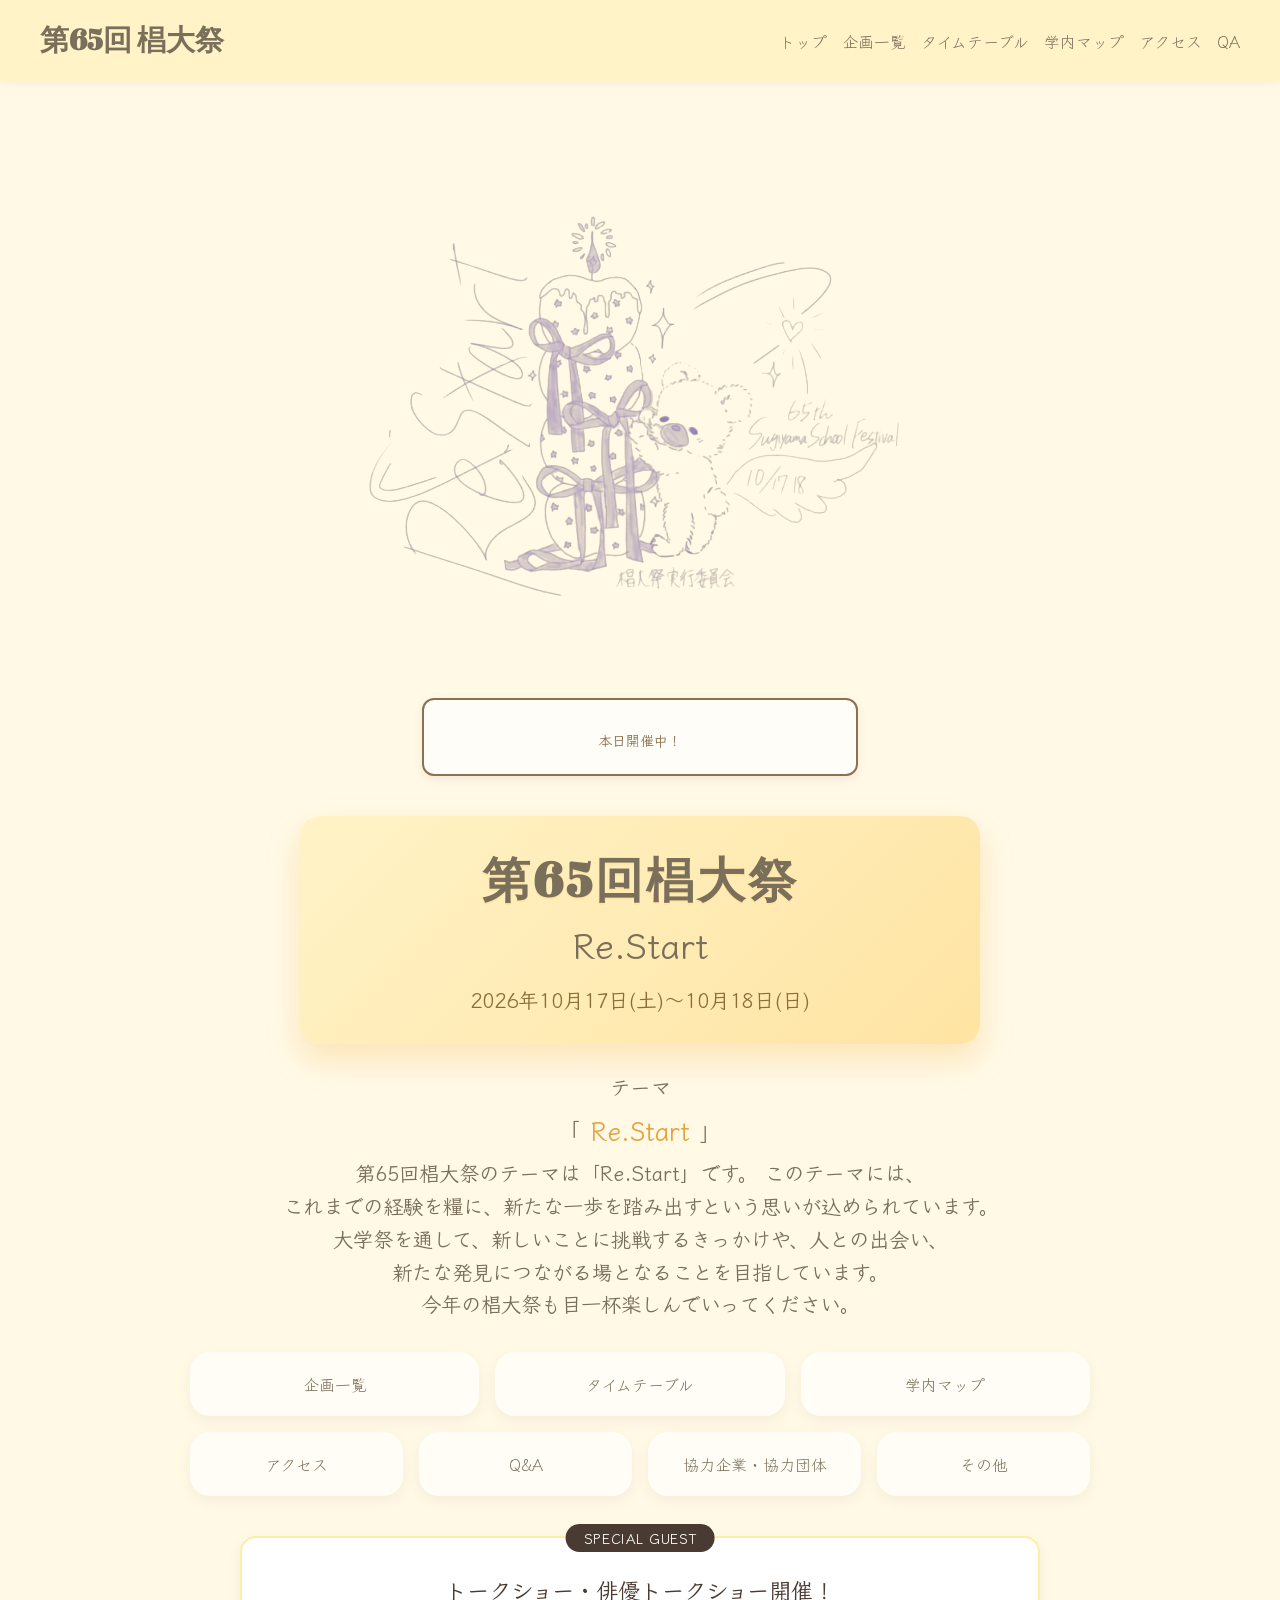
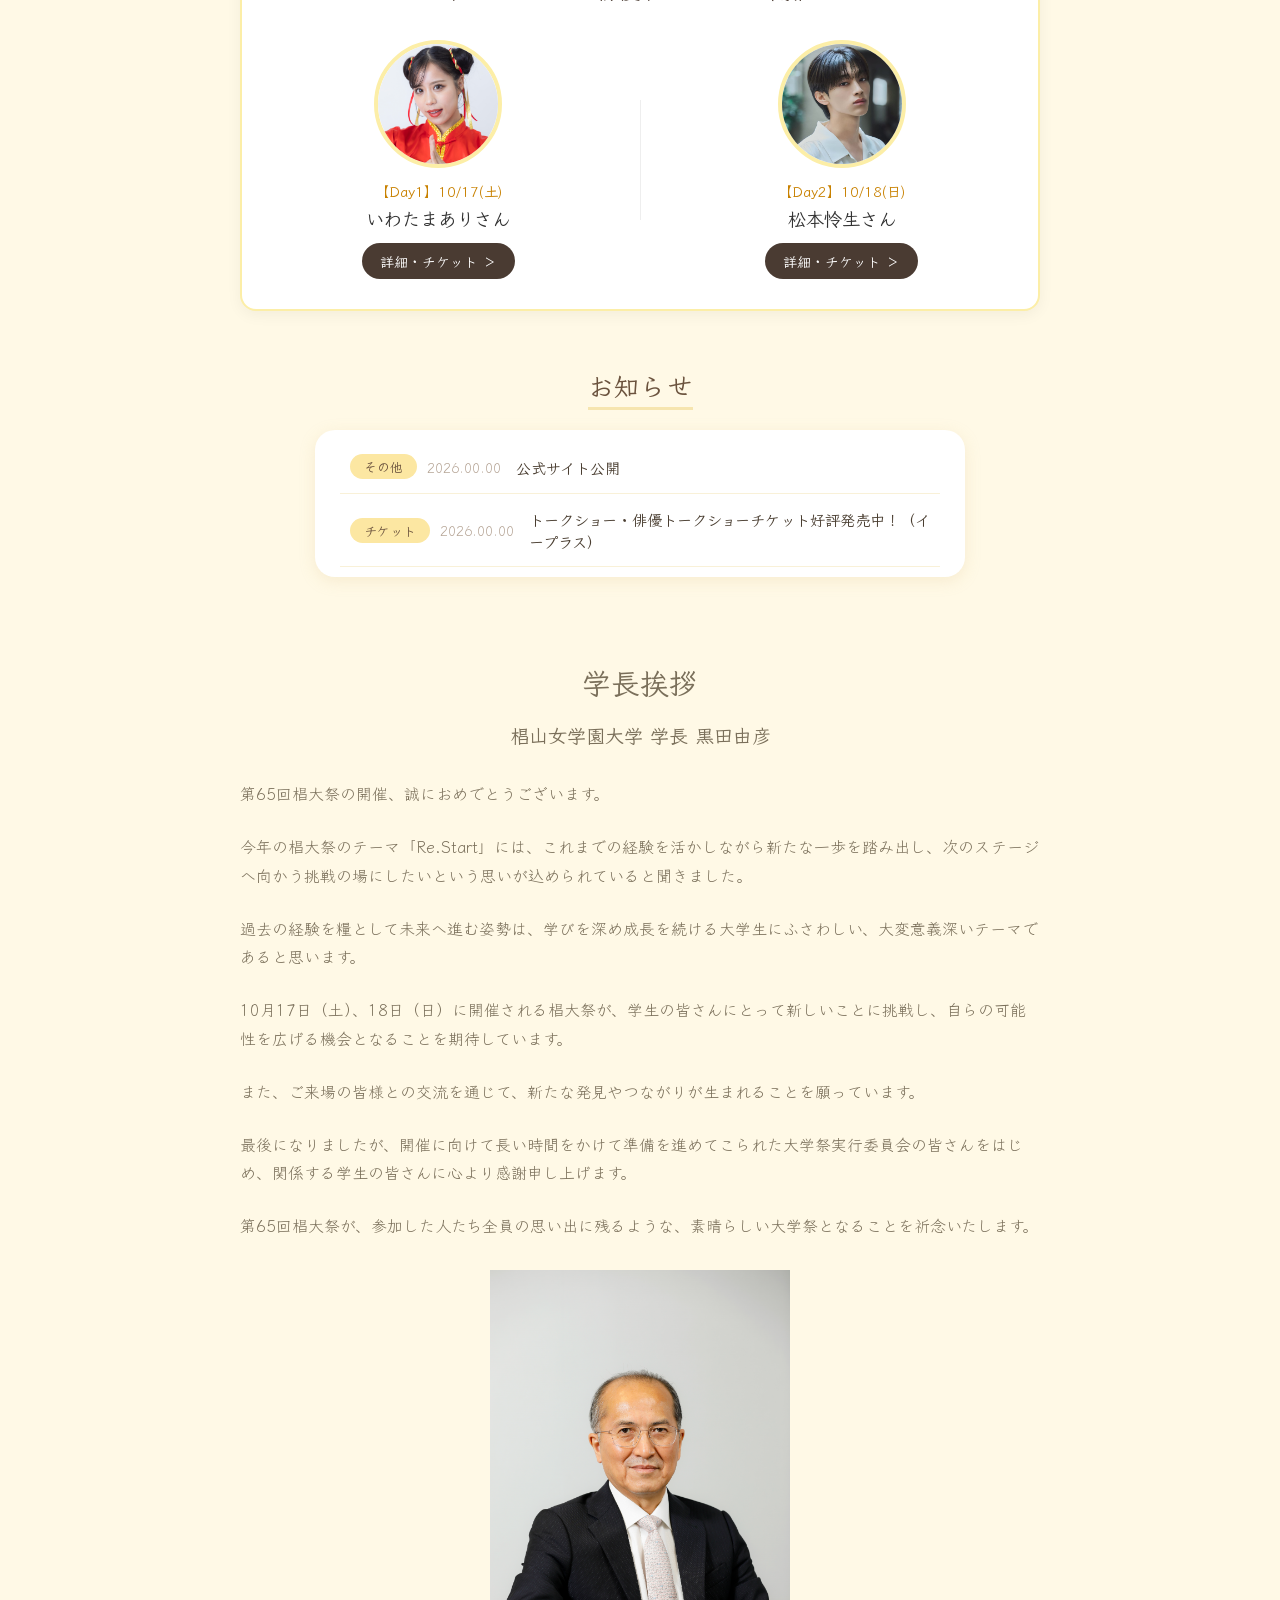
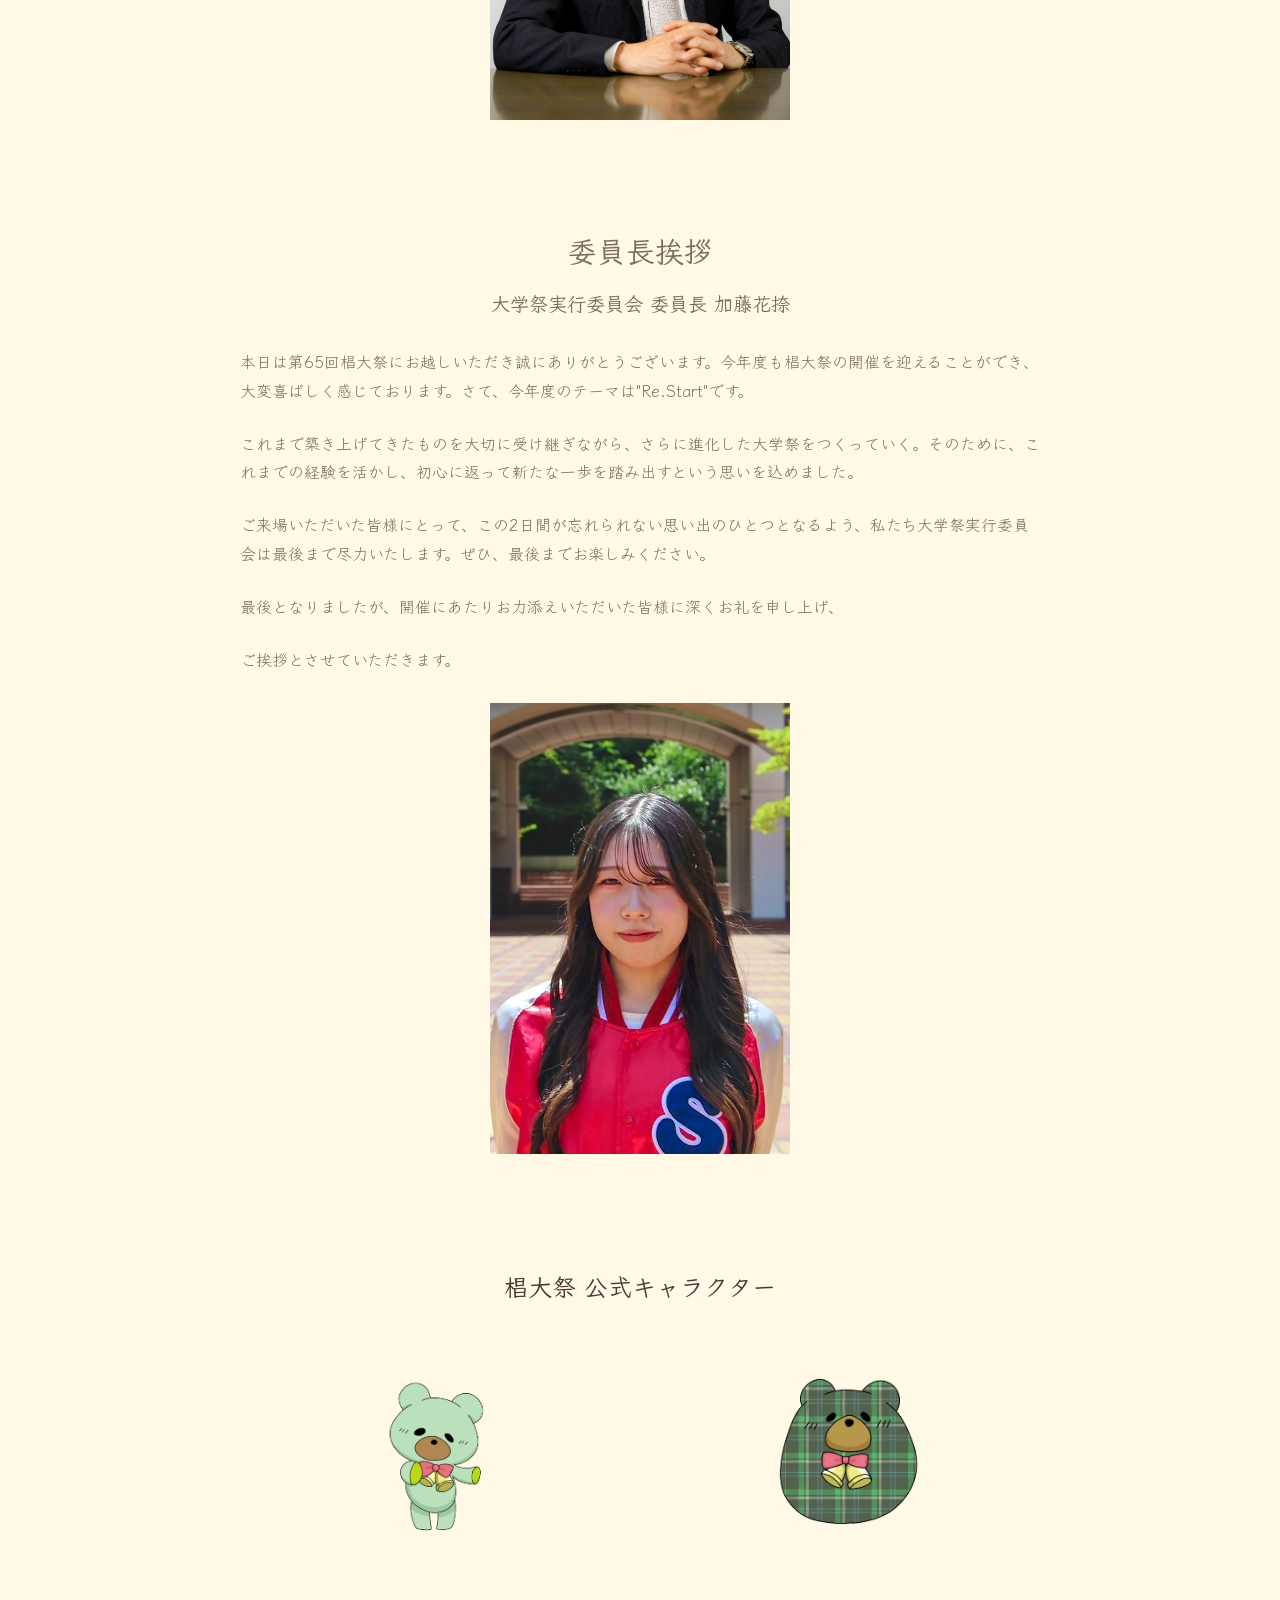
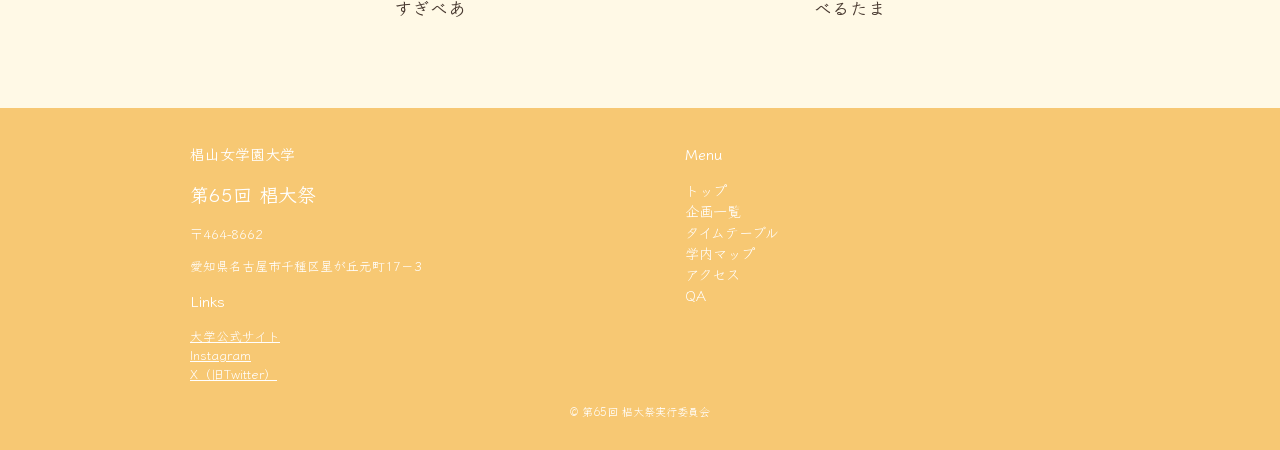
==== index.html @ 4520f3cc "web" ====
<!DOCTYPE html>
<html lang="ja">

<head>
    <meta name="google-site-verification" content="pGlSo6vmp-1vOsTcs_d84zreEefITFAhDXv45ZRfmOY" />
    <meta charset="UTF-8"> <!-- 文字コードの指定 -->
    <meta name="viewport" content="width=device-width, initial-scale=1.0"> <!-- スマホ対応 -->
    <title>第65回椙大祭</title> <!-- タブや検索結果に表示されるタイトル -->

    <link rel="stylesheet" href="style.css"> <!-- 外部CSSの読み込み -->
    <!--フォント-->
    <link rel="preconnect" href="https://fonts.googleapis.com">
    <link rel="preconnect" href="https://fonts.gstatic.com" crossorigin>
    <link href="https://fonts.googleapis.com/css2?family=Abril+Fatface&family=Klee+One&display=swap" rel="stylesheet">
</head>

<body>
    <!--ヘッダー-->    
    <header class="header">
        <h1 class="site-title">
            <a href="index.html">第65回 椙大祭</a>
        </h1>

        <!--ハンバーガー-->
        <button class="menu-btn">☰</button>

        <nav class="nav">
            <ul>
                    <li><a href="index.html">トップ</a></li>
                    <li><a href="plan.html">企画一覧</a></li>
                    <li><a href="time.html">タイムテーブル</a></li>
                    <li><a href="map.html">学内マップ</a></li>
                    <li><a href="access.html#access">アクセス</a></li>
                    <li><a href="QA.html">QA</a></li>
            </ul>
        </nav>
    </header>

    <main>
        <section class="hero">
            <img src="festival-1.png" alt="大学祭 ロゴ">
            
            <!-- カウントダウン表示エリア（初期状態は隠す） -->
            <div class="countdown-container" style="visibility: hidden;">
                <p class="countdown-title">開催まであと</p>
                <div class="countdown-timer">
                    <span id="days">00</span>日
                    <span id="hours">00</span>時間
                    <span id="minutes">00</span>分
                    <span id="seconds">00</span>秒
                </div>
            </div>

            <div class="event-info">
                    <p class="event-main">第65回椙大祭</p>
                    <p class="theme-title">
                        <span class="catchphrase">Re.Start</span>
                    </p>
                    <p class="event-sub">2026年10月17日(土)～10月18日(日)</p>
            </div>
            <p class="coming-soon">
                    <span class="small-text">テーマ</span><br>
                   「 <span>Re.Start</span> 」<br>
                    <span class="small-text">第65回椙大祭のテーマは「Re.Start」です。
                        このテーマには、<br>これまでの経験を糧に、新たな一歩を踏み出すという思いが込められています。<br>大学祭を通して、新しいことに挑戦するきっかけや、人との出会い、<br>
                        新たな発見につながる場となることを目指しています。<br>
                        今年の椙大祭も目一杯楽しんでいってください。</span><br>
            </p>
     <!-- ボタン -->
    <div class="menu-grid">
    <!-- 上段：3個 -->
    <div class="menu-row">
        <a href="plan.html" class="menu-card">企画一覧</a>
        <a href="time.html" class="menu-card">タイムテーブル</a>
        <a href="map.html" class="menu-card">学内マップ</a>
    </div>
    <!-- 下段：3個 -->
    <div class="menu-row">
        <a href="access.html" class="menu-card">アクセス</a>
        <a href="QA.html" class="menu-card">Q&A</a>
        <a href="sponsor.html" class="menu-card">協力企業・協力団体</a>
        <a href="character.html" class="menu-card">その他</a>
    </div>
</div>
<!-- ゲストトークショー（目玉企画バナー） -->
<section class="talkshow-banner-section">
    <div class="talkshow-banner-card">
        <div class="talkshow-badge">SPECIAL GUEST</div>
        <h3 class="talkshow-main-title">トークショー・俳優トークショー開催！</h3>
        
        <div class="talkshow-guest-container">
            <!-- Day1：いわたまありさん -->
            <div class="talkshow-guest-item">
                <img src="いわた.png" alt="いわたまありさん">
                <div class="guest-info">
                    <span class="day-badge">【Day1】10/17(土)</span>
                    <p class="guest-name">いわたまありさん</p>
                    <a href="1日目.html" class="talkshow-btn">詳細・チケット ＞</a>
                </div>
            </div>

            <div class="talkshow-divider"></div>

            <!-- Day2：松本怜生さん -->
            <div class="talkshow-guest-item">
                <img src="松本.png" alt="松本怜生さん"class="matsumoto-img">
                <div class="guest-info">
                    <span class="day-badge">【Day2】10/18(日)</span>
                    <p class="guest-name">松本怜生さん</p>
                    <a href="2日目.html" class="talkshow-btn">詳細・チケット ＞</a>
                </div>
            </div>
        </div>
    </div>
</section>
        <section id="news" class="news-section">
  <h2 class="news-title">お知らせ</h2>
  
  <!-- スクロールさせる外枠 -->
  <div class="news-container">

    <!-- 項目1：公式サイト公開 -->
<div class="news-item" 
     data-title="公式サイト公開" 
     data-detail="第65回椙大祭の公式HPを公開しました。" 
     data-tag="その他" 
     data-date="2026.00.00">
    <div class="news-meta">
        <span class="news-tag">その他</span>
        <span class="news-date">2026.00.00</span>
    </div>
    <p class="news-item-title">公式サイト公開</p>
</div>

<!-- 項目2：チケット情報（★ここをチケット用に変更しました★） -->
<div class="news-item" 
     data-title="トークショー・俳優トークショーチケット好評発売中！" 
     data-detail="トークショー・俳優トークショー（いわたまありさん・松本怜生さん）のチケットがイープラスにて好評発売中です！詳細は各ゲストページまたはステージ企画ページをご確認ください。" 
     data-tag="チケット" 
     data-date="2026.00.00">
    <div class="news-meta">
        <span class="news-tag">チケット</span>
        <span class="news-date">2026.00.00</span>
    </div>
    <p class="news-item-title">トークショー・俳優トークショーチケット好評発売中！（イープラス）</p>
</div>

<!-- モーダル本体（共通で1つあればOKです） -->
<div id="modal" class="modal">
    <div class="modal-content">
        <span class="close">&times;</span>
        <div class="modal-header">
            <span id="modal-tag" class="news-tag"></span>
            <span id="modal-date" class="news-date"></span>
        </div>
        <h2 id="modal-title"></h2>
        <p id="modal-detail"></p>
        <p class="modal-contact">
            お問い合わせ：daisai@g.sugiyama-u.ac.jp
        </p>
    </div>
</div>
</section>
            <!-- ★ここから追加：学長挨拶ブロック -->
<div class="greeting-container">
    <h2>学長挨拶</h2>
    <p class="greeting-title">椙山女学園大学 学長 黒田由彦</p>
    
    <div class="greeting-body">
        <p>第65回椙大祭の開催、誠におめでとうございます。</p>
        <p>今年の椙大祭のテーマ「Re.Start」には、これまでの経験を活かしながら新たな一歩を踏み出し、次のステージへ向かう挑戦の場にしたいという思いが込められていると聞きました。</p>
        <p>過去の経験を糧として未来へ進む姿勢は、学びを深め成長を続ける大学生にふさわしい、大変意義深いテーマであると思います。</p>    
        <p>10月17日（土）、18日（日）に開催される椙大祭が、学生の皆さんにとって新しいことに挑戦し、自らの可能性を広げる機会となることを期待しています。</p>
        <p>また、ご来場の皆様との交流を通じて、新たな発見やつながりが生まれることを願っています。</p>
        <p>最後になりましたが、開催に向けて長い時間をかけて準備を進めてこられた大学祭実行委員会の皆さんをはじめ、関係する学生の皆さんに心より感謝申し上げます。</p>
        <p>第65回椙大祭が、参加した人たち全員の思い出に残るような、素晴らしい大学祭となることを祈念いたします。</p>
    </div>

    <!-- 学長写真（画像ファイル名を指定してください） -->
    <div class="greeting-image-box">
        <img src="黒田学長.jpg" alt="学長 黒田由彦先生" class="greeting-image">
    </div>
</div>
<div class="greeting-container">
    <h2>委員長挨拶</h2>
    <p class="greeting-title">大学祭実行委員会 委員長 加藤花捺</p>
    
    <div class="greeting-body">
        <p>本日は第65回椙大祭にお越しいただき誠にありがとうございます。今年度も椙大祭の開催を迎えることができ、大変喜ばしく感じております。さて、今年度のテーマは"Re.Start"です。</p>
        <p>これまで築き上げてきたものを大切に受け継ぎながら、さらに進化した大学祭をつくっていく。そのために、これまでの経験を活かし、初心に返って新たな一歩を踏み出すという思いを込めました。</p>
        <p>ご来場いただいた皆様にとって、この2日間が忘れられない思い出のひとつとなるよう、私たち大学祭実行委員会は最後まで尽力いたします。ぜひ、最後までお楽しみください。</p>
        <p>最後となりましたが、開催にあたりお力添えいただいた皆様に深くお礼を申し上げ、</p>
        <p>ご挨拶とさせていただきます。</p>
    </div>
    <!-- 学長写真（画像ファイル名を指定してください） -->
    <div class="greeting-image-box">
        <img src="委員長写真.png" alt="委員長挨拶 委員長 加藤花捺" class="greeting-image">
    </div>
</div>
<div class="character-container">
    <h2>椙大祭 公式キャラクター</h2>
    
    <!-- 横並びにするための親要素 -->
    <div class="character-wrapper">
        
        <!-- 1つ目のキャラクター -->
        <div class="character-card">
            <div class="character-image-box">
                <img src="images/すぎベア背景透過.png" alt="すぎべあ" class="character-image">
            </div>
            <p class="character-name">すぎべあ</p>
        </div>

        <!-- 2つ目のキャラクター -->
        <div class="character-card">
            <div class="character-image-box">
                <img src="images/すぎたま背景透過.png" alt="べるたま" class="character-image">
            </div>
            <p class="character-name">べるたま</p>
        </div>

    </div>
</div>
        </section> 
    </main>

    <!--フッター-->
    <footer class="footer">
        <div class="footer-container">
            <div class="footer-left">
                <h3>椙山女学園大学</h3>
                <h2>第65回 椙大祭</h2>
                <p>〒464-8662</p>
                <p>愛知県名古屋市千種区星が丘元町17－3</p>

                <div class="footer-links">
                    <h3>Links</h3>
                    <a href="https://www.sugiyama-u.ac.jp/index.html" target="_blank" rel="noopener noreferrer">大学公式サイト</a><br>
                    <a href="https://www.instagram.com/sugidaisai?igsh=Z2ZrM3JwNXdm" target="_blank" rel="noopener noreferrer">Instagram</a><br>
                    <a href="https://X.com/sugidaisai?s=21/" target="_blank" rel="noopener noreferrer">X（旧Twitter）</a>
                </div>
            </div>

            <div class="footer-right">
                <h3>Menu</h3>
                <ul>
                    <li><a href="index.html">トップ</a></li>
                    <li><a href="plan.html">企画一覧</a></li>
                    <li><a href="time.html">タイムテーブル</a></li>
                    <li><a href="map.html">学内マップ</a></li>
                    <li><a href="access.html#access">アクセス</a></li>
                    <li><a href="QA.html">QA</a></li>
                </ul>
            </div>
        </div>
        <p class="copyright">© 第65回 椙大祭実行委員会</p>
    </footer>

    <!-- JS（スクリプト）エリア -->
    <script>
        // カウントダウン処理
        function updateCountdown() {
            const targetDate = new Date("2026/10/17 10:00:00").getTime();
            const now = new Date().getTime();
            const diff = targetDate - now;

            if (diff <= 0) {
                document.querySelector(".countdown-container").innerHTML = "<p class='countdown-title'>本日開催中！</p>";
                document.querySelector(".countdown-container").style.visibility = "visible";
                return;
            }

            const days = Math.floor(diff / (1000 * 60 * 60 * 24));
            const hours = Math.floor((diff % (1000 * 60 * 60 * 24)) / (1000 * 60 * 60));
            const minutes = Math.floor((diff % (1000 * 60 * 60)) / (1000 * 60));
            const seconds = Math.floor((diff % (1000 * 60)) / 1000);

            document.getElementById("days").textContent = String(days).padStart(2, "0");
            document.getElementById("hours").textContent = String(hours).padStart(2, "0");
            document.getElementById("minutes").textContent = String(minutes).padStart(2, "0");
            document.getElementById("seconds").textContent = String(seconds).padStart(2, "0");

            // 計算が完了したら表示する
            document.querySelector(".countdown-container").style.visibility = "visible";
        }

        setInterval(updateCountdown, 1000);
        updateCountdown();

        // メニュー＆モーダル処理
        const btn = document.querySelector(".menu-btn");
        const nav = document.querySelector(".nav");

        btn.addEventListener("click", () => {
            nav.classList.toggle("active");
        });

        const items = document.querySelectorAll(".news-item");
        const modal = document.getElementById("modal");
        const modalTitle = document.getElementById("modal-title");
        const modalDetail = document.getElementById("modal-detail");
        const closeBtn = document.querySelector(".close");
        const modalTag = document.getElementById("modal-tag");
        const modalDate = document.getElementById("modal-date");

        items.forEach(item => {
            item.addEventListener("click", () => {
                modalTitle.textContent = item.dataset.title;
                modalDetail.textContent = item.dataset.detail;
                modalTag.textContent = item.dataset.tag;
                modalDate.textContent = item.dataset.date;

                modal.style.display = "block";
            });
        });

        closeBtn.addEventListener("click", () => {
            modal.style.display = "none";
        });

        window.addEventListener("click", (e) => {
            if (e.target === modal) {
                modal.style.display = "none";
            }
        });
    </script>
</body>
</html>
---- style.css ----
:root {
    --main-yellow: #FFF9E6;
    --sub-yellow: #FFF3C7;
    --accent-orange: #F7C873;
    --accent-deep: #E6A23C;
    --brown: #7A6F5A;
    --light-brown: #B8AFA1;
    --card: #FFFDF5;
}

/* ===== 全体 ===== */
body {
    margin: 0;
    font-family: 'Klee One', sans-serif;
    background-color: var(--main-yellow);
    color: var(--brown);
}

/* ===== ヘッダー ===== */
.header {
    display: flex;
    justify-content: space-between;
    align-items: center;
    padding: 15px 20px;
    background-color: var(--sub-yellow);
    box-shadow: 0 2px 10px rgba(0,0,0,0.05);
    position: fixed;
    top: 0;
    left: 0;
    width: 100%;
    z-index: 1000;
    box-sizing:border-box;
}

main {
    margin-top: 80px; /* ヘッダーの高さ分ずらす */
}
.site-title {
    font-family: 'Abril Fatface', serif;
    font-size: 1.5rem;
    margin: 0;
}
.site-title a {
    text-decoration: none;
    color: inherit;
}

/* ナビ */
.nav ul {
    list-style: none;
    display: flex;
    gap: 15px;
    padding: 0;
    margin: 0;
}

.nav a {
    text-decoration: none;
    color: var(--brown);
    font-size: 0.9rem;
}
.nav a:hover {
    opacity: 0.6;
    color: var(--accent-deep);
}
/*開催日時------------------------*/
.event-info {
    margin-top: 20px;
    padding: 20px;
    background: linear-gradient(135deg, #FFF3C7, #FFE4A3);
    border-radius: 20px;
    display: inline-block;
    box-shadow: 0 8px 20px rgba(247, 200, 115, 0.3);
}

/* 1行目（でか文字） */
.event-main {
    font-family: 'Abril Fatface', serif;
    margin: 0;
    font-size: 2.3rem;          /* ← 今より大きく */
    font-weight: 900;         /* ← しっかり太く */
    letter-spacing: 2px;      /* ← 少し広げると高級感 */

    color: #7A6F5A;

    /* ↓ これが超重要（立体感） */
    text-shadow: 0 2px 0 #FFE4A3;
}

/* 2行目（日付） */
.event-sub {
    margin: 8px 0 0;
   font-size: 1.1rem;        /* ← 少し大きく */
    font-weight: 600;         /* ← 少し太く */
    color: #8A6D3B;
}

@media (min-width: 768px) {
    .event-main {
        font-size: 2.5rem;
    }
}

/* ========================= */
/* 🖥 PCで開催日時を強調 */
/* ========================= */
@media (min-width: 1024px) {

    .event-info {
        display: block;
        margin: 40px auto 0;
        padding: 30px 40px;
        max-width: 600px;

        /* ちょっと豪華に */
        background: linear-gradient(135deg, #FFF3C7, #FFE4A3);
        box-shadow: 0 15px 30px rgba(247, 200, 115, 0.4);
    }

    .event-main {
        font-size: 3rem;   /* ←さらに大きく */
        letter-spacing: 3px;
    }

    .event-sub {
        font-size: 1.3rem;
    }
}

/* ===== ヒーロー ===== */
.hero {
    text-align: center;
    padding: 40px 20px;
}

.hero img {
    width: 80%;
    max-width: 400px;
}

.coming-soon {
    margin-top: 20px;
    font-size: 1.3rem;
    line-height: 1.6;
}

.coming-soon span {
    display: inline-block;
    margin-top: 5px;
    color: #e6a23c;
    font-weight: bold;
}

/* ===== セクション ===== */
.section {
    padding: 40px 20px;
    text-align: center;
}

.section h2 {
    position: relative;
    display: inline-block;
}

.section h2::after {
    content: "";
    display: block;
    width: 100%;
    height: 3px;
    background: var(--accent-orange);
    margin: 5px auto 0;
    border-radius: 10px;
}

/* ===== フッター ===== */
.footer {
    text-align: center;
    padding: 20px;
    font-size: 0.8rem;
    background-color: var(--accent-orange);
    color: #fff;
}
/* ===== フッター拡張 ===== */
.footer-container {
    display: flex;
    justify-content: space-between;
    flex-wrap: wrap;
    text-align: left;
    max-width: 900px;
    margin: 0 auto 20px;
}

.footer-left,
.footer-right {
    width: 45%;
}

.footer-right ul {
    list-style: none;
    padding: 0;
}

.footer-right a {
    text-decoration: none;
    color: #ffffff;
    font-size: 0.9rem;
}

.footer-right a:hover {
    opacity: 0.6;
}

.copyright {
    text-align: center;
    font-size: 0.7rem;
}
.footer a {
    color: #fff;
}

/* ========================= */
/* 📱 スマホ（デフォルト） */
/* ========================= */



/* ========================= */
/* 💻 タブレット以上 */
/* ========================= */
@media (min-width: 768px) {

    .site-title {
        font-size: 1.8rem;
    }

    .nav a {
        font-size: 1rem;
    }

    .hero img {
        max-width: 350px;
    }
}


/* ========================= */
/* 🖥 PC */
/* ========================= */
@media (min-width: 1024px) {

    .header {
        padding: 20px 40px;
    }

    .hero {
        padding: 60px 20px;
    }

    .hero img {
        max-width: 600px;
    }

    .section {
        max-width: 900px;
        margin: 0 auto;
    }

    .coming-soon {
        font-size: 1.6rem;
    }
}

/*ハンバーガーメニュー*/
.menu-btn{
    display:none;
    font-size:1.5rem;
    background:none;
    border:none;
    cursor:pointer;
}

/*スマホ*/
@media(max-width:768px){
    .menu-btn{
        display:block;
    }
    .nav ul{
        display:none;
        flex-direction:column;
        background:#fff3c7;
        position:absolute;
        top:60px;
        right:20px;
        padding:15px;
        border-radius:10px;
    }
    nav.active ul{
        display:flex;
    }
}

/* メニュー全体のレイアウト */
.menu-grid {
  display: flex;
  flex-direction: column;
  gap: 16px;            /* 上下の行間 */
  max-width: 900px;     /* 全体の横幅 */
  margin: 30px auto 10px auto !important; /* 下の余白を縮小 */
  padding: 0 16px;
}

/* 1行ごとの配置 */
.menu-row {
  display: flex;
  justify-content: center;
  gap: 16px;            /* ボタン同士の左右のすき間 */
  width: 100%;
}

/* 各ボタンの幅設定（3等分） */
.menu-row .menu-card {
  width: calc((100% - 32px) / 3); /* 均等に3分割 */
  text-align: center;
}

/* スマホ対応（画面幅が狭い時は1列に並べる） */
@media (max-width: 768px) {
  .menu-row {
    flex-direction: column;
    gap: 12px;
  }
  .menu-row .menu-card {
    width: 100%;
  }
}

.menu-card {
  display: block;
  padding: 20px;
  background: var(--card);
  color: var(--brown);
  border-radius: 20px;
  text-decoration: none;
  box-shadow: 0 5px 15px rgba(0,0,0,0.05);
  transition: 0.3s;
}

/* --- 余白（上下の隙間）の調整 --- */
.hero {
  padding-bottom: 0 !important; /* heroセクション下の余白をゼロに */
  margin-bottom: 0 !important;
}

/* お知らせセクション（#news）上の余白を大きく詰める */
#news,
#news.section,
.section {
  margin-top: 0 !important;
  padding-top: 10px !important; /* 隙間をさらに詰めたい場合は 0px にしてください */
}
/* ホバー */
.menu-card:hover {
    transform: translateY(-5px);
}

/* ===== お知らせ（1つのカード） ===== */
#news ul {
    list-style: none;
    padding: 20px;
    margin: 0 auto;
    max-width: 500px;

    background: #fff; /* ← ここがカード */
    border-radius: 20px;
    box-shadow: 0 5px 15px rgba(0,0,0,0.05);
}

/* 各行 */
#news li {
    padding: 10px 0;
    border-bottom: 1px solid #eee;
}

/* 最後の線消す */
#news li:last-child {
    border-bottom: none;
}
#news li {
    font-size: 0.9rem;
}
#news ul:hover {
    transform: translateY(-3px);
    transition: 0.3s;
}

/* ===== お知らせカード ===== */
.news-list {
    list-style: none;
    padding: 20px;
    margin: 0 auto;
    max-width: 500px;
    background: var(--card);
    border-radius: 20px;
    box-shadow: 0 5px 15px rgba(0,0,0,0.05);
}

/* 各アイテム */
.news-item {
    padding: 15px 0;
    border-bottom: 1px solid #eee;
    cursor: pointer;
}

.news-item:last-child {
    border-bottom: none;
}

/* 上の行 */
.news-header {
    display: flex;
    align-items: center;
    gap: 10px;
}

/* タグ（←ここがポイント） */
.news-tag {
    background: #FFE4A3;
    color: #8A6D3B;
    padding: 3px 10px;
    border-radius: 999px; /* ←角丸でタグ感 */
    font-size: 0.7rem;
}

/* 日付 */
.news-date {
    font-size: 0.8rem;
    color: var(--light-brown);
}

/* タイトル */
.news-title {
    margin: 5px 0 0;
    font-weight: bold;
    font-size: 1rem;
}

/* 詳細（最初は非表示） */
.news-detail {
    display: none;
    margin-top: 10px;
    font-size: 0.9rem;
    color: #666;
}

/* ===== モーダル ===== */
.modal {
    display: none;
    position: fixed;
    z-index: 999;
    left: 0;
    top: 0;
    width: 100%;
    height: 100%;
    background: rgba(0,0,0,0.4);
    backdrop-filter: blur(3px);
}

/* 中身 */
.modal-content {
    background: var(--card);
    margin: 10% auto;
    padding: 30px 25px;
    width: 85%;
    max-width: 480px;
    border-radius: 20px;
    text-align: left;
    position: relative;

    animation: fadeIn 0.3s ease;
}
/* 上のタグと日付 */
.modal-header {
    display: flex;
    align-items: center;
    gap: 10px;
    margin-bottom: 10px;
}
/* タイトル */
#modal-title {
    font-size: 1.3rem;
    margin: 10px 0;
}
/* 閉じるボタン */
.close {
    position: absolute;
    right: 15px;
    top: 10px;
    font-size: 1.5rem;
    cursor: pointer;
}

/* アニメーション */
@keyframes fadeIn {
    from {
        opacity: 0;
        transform: translateY(20px);
    }
    to {
        opacity: 1;
        transform: translateY(0);
    }
}

/*アクセスページ--------------*/
.map {
    width: 100%;
    max-width: 600px;
    margin: 20px auto;
}

.map iframe {
    width: 100%;
    height: 300px; /* ← 固定でOK（スマホでも問題なし） */
    border-radius: 20px;
    border: none;
    box-shadow: 0 8px 20px rgba(0,0,0,0.1); 
}

.map-link {
    margin-top: 15px;
    text-align: center;

}

.map-link a {
    display: inline-block;
    padding: 10px 20px;
    background: var(--accent-orange); /* やさしい黄色 */
    color: #fff;
    text-decoration: none;
    border-radius: 999px; /* 丸ボタン */
    font-size: 0.9rem;
    transition: 0.3s;
}

/* ホバー */
.map-link a:hover {
    background: var(--accent-deep);
    transform: translateY(-2px);
}
/* --- Q&A セクション用スタイル --- */
.qa-section {
    max-width: 800px;
    margin: 60px auto;
    padding: 0 20px;
}

.qa-section h2 {
    font-size: 1.8rem;
    margin-bottom: 25px;
    text-align: left;
}

.qa-container {
    border-top: 1px solid #1a1a1a;
}

.qa-item {
    border-bottom: 1px solid #1a1a1a;
}

/* 質問タイトル（クリックエリア） */
.qa-question {
    padding: 22px 0;
    font-size: 1rem;
    font-weight: bold;
    cursor: pointer;
    list-style: none; /* デフォルトの三角アイコンを消す */
    display: flex;
    justify-content: space-between;
    align-items: center;
}

/* Safariなどブラウザ標準のマーカーを消す */
.qa-question::-webkit-details-marker {
    display: none;
}

/* 右側の矢印アイコン（>） */
.qa-question::after {
    content: '';
    display: inline-block;
    width: 9px;
    height: 9px;
    border-right: 2px solid #555;
    border-bottom: 2px solid #555;
    transform: rotate(45deg);
    transition: transform 0.2s ease-in-out;
    margin-left: 15px;
    flex-shrink: 0;
}

/* アコーディオンが開いている時の矢印回転 */
.qa-item[open] .qa-question::after {
    transform: rotate(-135deg);
}

/* 回答テキスト */
.qa-answer {
    padding: 0 10px 20px 10px;
    color: #444;
    line-height: 1.7;
    font-size: 0.95rem;
}
/* --- 企画一覧（plan.html）用スタイル --- */
.plan-section {
    width: 100%;
    margin: 40px 0 80px;
}

.plan-category {
    margin-bottom: 50px;
    text-align: center;
}

.plan-title-bg {
    background-color: #FFF3C7; /* サイトのメインカラーに合わせて変更してください */
    padding: 20px;
    width: 100%;
}

.plan-title-bg h2 {
    font-size: 1.8rem;
    font-weight: bold;
    color: #7A6F5A;/* 文字を白にする */
    margin: 0;
    letter-spacing: 2px;
}

/* 下の説明文 */
.plan-desc {
    font-size: 1.05rem;
    color: #1a1a1a;
    margin-top: 25px;
    padding: 0 15px;
    line-height: 1.6;
}

/* スマホ用の微調整 */
@media screen and (max-width: 768px) {
    .plan-title-bg h2 {
        font-size: 1.6rem;
    }
    .plan-desc {
        font-size: 0.95rem;
    }
}
/* --- スライドショー（Swiper）用デザイン --- */
.slider-container {
    max-width: 900px;
    margin: 30px auto;
    padding: 0 15px;
}

.slide-card {
    background: #fff;
    border-radius: 12px;
    overflow: hidden;
    box-shadow: 0 4px 15px rgba(0, 0, 0, 0.08);
    text-align: left;
}

.slide-card img {
    width: 100%;
    height: 250px;
    object-fit: cover;
}

.slide-content {
    padding: 20px;
}

.slide-content h3 {
    font-size: 1.3rem;
    margin-bottom: 5px;
    color: #333;
}

.slide-group {
    font-size: 0.85rem;
    color: #888;
    margin-bottom: 10px;
}

.slide-info {
    font-size: 0.85rem;
    font-weight: bold;
    color: #4a3b32;
    background: #fdf8eb;
    padding: 6px 12px;
    border-radius: 6px;
    display: inline-block;
    margin-bottom: 12px;
}

.slide-text {
    font-size: 0.95rem;
    color: #555;
    line-height: 1.6;
}

/* 矢印の色を変更（テーマに合わせる） */
.swiper-button-next,
.swiper-button-prev {
    color: #4a3b32 !important;
}

.swiper-pagination-bullet-active {
    background: #4a3b32 !important;
}

/* 戻るボタン */
.back-btn {
    display: inline-block;
    padding: 10px 24px;
    background-color: #fdf8eb;
    color: #4a3b32;
    text-decoration: none;
    border-radius: 20px;
    border: 1px solid #e2d7c0;
    font-weight: bold;
    transition: 0.2s;
}

.back-btn:hover {
    background-color: #f5eedc;
}
.plan-title-bg a {
    text-decoration: none; /* 下線を消す */
    color: inherit;       /* 元の文字色を引き継ぐ */
}
/* --- 帯の基本設定（背景色はそのまま固定） --- */
a.plan-title-bg {
    display: block !important;
    padding: 25px 20px !important;
    width: 100% !important;
    text-decoration: none !important;
    box-sizing: border-box !important;
    cursor: pointer !important;
}

/* --- 通常時の文字設定 --- */
a.plan-title-bg h2 {
    font-weight: bold !important;
    color: #4a3b32 !important; /* 通常時の文字色（少し濃い茶色） */
    margin: 0 !important;
    transition: color 0.3s ease !important; /* 色がジワッと滑らかに変わる魔法 */
}

/* ★マウスをのせた時（ホバー時）の文字色の変化★ */
a.plan-title-bg:hover h2 {
    color: #FFA844 !important; /* ここを好きな色に変えてください！（例：ピンクレッド） */
}
/* --- 見出し文字の上下・左右 完全中央揃え --- */
.plan-title-bg,
a.plan-title-bg {
    display: flex !important;
    justify-content: center !important; /* 左右の中央揃え */
    align-items: center !important;     /* 上下の中央揃え */
    text-align: center !important;
    width: 100% !important;
    min-height: 90px !important;        /* 帯の高さを一定に固定 */
    padding: 0 !important;              /* 余計な隙間を排除 */
    background-color: #FFF3C7 !important; /* 帯の色 */
    text-decoration: none !important;
    box-sizing: border-box !important;
}

/* 帯の中の見出し（<h2>） */
.plan-title-bg h2,
a.plan-title-bg h2 {
    margin: 0 !important;               /* ★これが一番重要！ブラウザ固有のズレを消す */
    padding: 0 !important;
    line-height: 1 !important;          /* 行の高さを揃えて上下の偏りを無くす */
    font-size: 2rem !important;
    font-weight: bold !important;
    color: #4a3b32 !important;
    text-align: center !important;
    transition: color 0.3s ease !important;
}
/* 情報を横並びにする設定 */
.slide-info {
    display: flex !important;           /* inline-flex から flex に変更 */
    align-items: flex-start !important;
    width: fit-content !important;      /* 中身に合わせつつ綺麗に広げる（幅いっぱいにしたいなら 100% でもOK！） */
    background-color: #fff8e7 !important;
    padding: 8px 12px !important;
    border-radius: 8px !important;
    font-size: 0.85rem !important;
    margin: 10px 0 !important;
}

/* 日時を縦に並べて揃える設定 */
.info-times {
    display: flex !important;
    flex-direction: column !important;
    gap: 4px !important; /* 1行目と2行目のすき間 */
}
/* Swiper全体の下側にドット用のスペースを確保 */
.swiper {
    padding-bottom: 50px !important;
}

/* すべてのスライド（白カード）の高さを一番高いカードに自動統一する */
.swiper-wrapper {
    display: flex !important;
}

.swiper-slide {
    height: auto !important; /* 全スライドの高さを揃える */
    display: flex !important;
}

/* 白枠カードの設定 */
.slide-card {
    width: 100% !important;
    height: 100% !important;   /* 高さをカード全体に引き伸ばして揃える */
    background-color: #ffffff;
    border-radius: 16px;
    overflow: hidden;
    display: flex;
    flex-direction: column;
}

.slide-content {
    padding: 20px;
    flex-grow: 1;              /* 中身の配置を綺麗に整える */
}
/* カード内の画像の設定 */
.slide-card img {
    width: 100% !important;        /* カードの幅いっぱいに広げる */
    height: 400px !important;       /* ★ここが重要：画像の高さをすべて「250px」に固定する */
    object-fit: cover !important;   /* ★最重要：指定したサイズに合わせて、画像を綺麗に切り抜いて表示する（伸び縮みさせない） */
    object-position: center !important; /* 画像の真ん中を中心に切り抜く */
    
    border-top-left-radius: 16px;  /* カードの角丸に合わせる（上左） */
    border-top-right-radius: 16px; /* カードの角丸に合わせる（上右） */
    display: block !important;
}
/* カード全体を包むコンテナの設定 */
.card-container {
    display: grid;
    /* 画面幅に応じて4列並べる指定 */
    grid-template-columns: repeat(4, 1fr); 
    gap: 20px; /* カード同士の間隔 */
    max-width: 1200px; /* 全体の最大幅 */
    margin: 40px auto; /* 上下の余白と中央寄せ */
    padding: 0 20px; /* スマホ表示時の端の余白 */
}

/* 各カードのスタイル */
.card {
    display: flex;
    flex-direction: column;
    align-items: center;
    text-align: center;
}

/* タイトル・サブタイトル・場所 */
.card-title {
    font-size: 1.1rem;
    font-weight: bold;
    margin-bottom: 4px;
}

.card-subtitle {
    font-size: 0.85rem;
    color: #666;
    margin-bottom: 8px;
}

.card-location {
    font-size: 0.95rem;
    margin-bottom: 12px;
}

.card-location .highlight {
    color: #e74c3c; /* 「外国語」の部分を赤文字にする場合 */
    font-weight: bold;
    margin-right: 4px;
}

/* 画像部分の設定 */
.card-image {
    width: 100%;
    aspect-ratio: 1 / 1; /* 正方形に固定する設定 */
    margin-bottom: 12px;
    overflow: hidden;
}

.card-image img {
    width: 100%;
    height: 100%;
    object-fit: cover; /* 画像の比率を崩さずに枠いっぱいに表示 */
}

/* 説明文 */
.card-desc {
    font-size: 0.85rem;
    line-height: 1.5;
    color: #333;
}

/* -----------------------------------
スマホ・タブレット対応（レスポンシブ）
----------------------------------- */
/* 画面幅が960px以下の場合は2列表示にする */
@media (max-width: 960px) {
    .card-container {
    grid-template-columns: repeat(2, 1fr);
}
}

/* 画面幅が560px以下の場合は1列表示にする */
@media (max-width: 560px) {
    .card-container {
    grid-template-columns: 1fr;
}
}
/* タイムテーブル全体のエリア指定 */
.timetable-section {
    width: 100%;
    max-width: 1000px; /* 画像を表示したい最大幅（お好みで調整可） */
    margin: 50px auto;  /* 上下に50pxの余白を空けて、左右中央に配置 */
    padding: 0 20px;    /* スマホ表示時に画面端にくっつかないための余白 */
    box-sizing: border-box;
}

/* 画像ラッパー */
.timetable-image-wrapper {
    width: 100%;
    text-align: center;
}

/* タイムテーブル画像本体の設定 */
.timetable-img {
    width: 100%;
    height: auto; /* 縦横比を崩さずに自動縮小 */
    border-radius: 16px; /* 角を丸くしたい場合（不要なら削除） */
    box-shadow: 0 4px 15px rgba(0, 0, 0, 0.08); /* ほんのり影をつける場合（不要なら削除） */
    display: block;
}
/* バヤシとつくねの画像を80%に縮小 */
.food-card .card-image img {
    width: 67%;        /* お好みのパーセントに変更できます */
    height: auto;
    margin: 0 auto;    /* 中央寄せ */
    display: block;
}
/* CSSに追加 */
.detail-btn {
  display: inline-block;
  margin-top: 12px;
  padding: 8px 16px;
  background-color: #8c7051; /* 文字色やテーマに合わせた色 */
  color: #ffffff;
  text-decoration: none;
  border-radius: 20px;
  font-size: 14px;
  font-weight: bold;
  transition: opacity 0.3s;
}

.detail-btn:hover {
  opacity: 0.8;
}
.countdown-container {
  text-align: center;
  /* 背景を純白からサイトになじむ淡いクリーム色に変更 */
  background-color: #fffdf7; 
  /* 枠線を濃い茶色に変更 */
  border: 2px solid #8c7051; 
  border-radius: 12px;
  padding: 16px;
  max-width: 400px;
  margin: 20px auto;
  box-shadow: 0 4px 10px rgba(140, 112, 81, 0.1); /* ほんのり上品な影 */
}

.countdown-title {
  font-size: 14px;
  /* 文字色をサイト共通の濃い茶色に */
  color: #8c7051; 
  font-weight: bold;
  margin-bottom: 8px;
}

.countdown-timer {
  font-size: 20px;
  font-weight: bold;
  /* 単位（日・時間・分・秒）の色 */
  color: #5c4a38; 
}

.countdown-timer span {
  font-size: 28px;
  /* 数字の色を落ち着いたあたたかみのあるオレンジブラウンに変更 */
  color: #d97724; 
  margin: 0 2px;
}
a.no-hover:hover {
  color: inherit !important;      /* 通常時と同じ文字色を維持 */
  text-decoration: none !important; /* 下線などもつかないようにする */
  cursor: default;                /* カーソルを指マーク(pointer)から矢印に戻す */
}
/* フッターやナビゲーション内にあるお問い合わせ（.no-hover）の色変化を強制無効化 */
.footer-right a.no-hover:hover,
.nav a.no-hover:hover,
a.no-hover:hover {
  color: inherit !important;
  text-decoration: none !important;
  opacity: 1 !important;
  cursor: default !important;
}
.actor-name {
    /* 明朝体で揃える場合 */
    font-family: "游明朝", "Yu Mincho", "Hiragino Mincho ProN", serif;
}
.catchphrase {
    font-size: 2.2rem; /* 好みの大きさに合わせて数値（2remや30pxなど）を変更してください */
    font-weight: bold; /* もし太字にもしたい場合 */
}
/* Re.Start の上下余白を小さくする */
.theme-title {
    margin-top: 5px;    /* 上の隙間（数値はお好みで調整） */
    margin-bottom: 15px; /* 下の隙間（数値はお好みで調整） */
}
.coming-soon .small-text {
    font-size: 0.8em;   /* 文字サイズを小さく（0.7em〜0.85em等でお好みに調整） */
    color: inherit;     /* オレンジにならず、周りと同じ文字色（黒系）を強制適用 */
}
/* 学長挨拶エリア全体 */
.greeting-container {
    max-width: 800px;
    margin: 40px auto;
    padding: 20px;
    text-align: center;
}

/* タイトルと肩書 */
.greeting-container h2 {
    font-size: 1.8rem;
    margin-bottom: 10px;
}

.greeting-title {
    font-size: 1.2rem;
    font-weight: bold;
    margin-bottom: 30px;
}

/* 挨拶本文 */
.greeting-body {
    text-align: left; /* 本文は左揃えにして読みやすく */
    line-height: 1.8;
    margin-bottom: 30px;
}

.greeting-body p {
    margin-bottom: 1.5em;
}

/* 学長写真 */
.greeting-image-box {
    text-align: center;
}

.greeting-image-box {
    text-align: center;
    margin-top: 20px;
}

.greeting-image-box img {
    max-width: 300px; /* ここでお好みの画像サイズに制限できます */
    width: 100%;
    height: auto;
}
/* 全体エリア */
.character-container {
    text-align: center;
    margin: 50px auto;
    padding: 20px;
}

/* 2つを横並びにするCSS */
.character-wrapper {
    display: flex;
    justify-content: center; /* 中央に寄せる */
    align-items: flex-end;   /* 足元の位置を揃える */
    gap: 40px;               /* 2つの間のすき間（お好みで調整） */
    flex-wrap: wrap;         /* スマホなどの狭い画面では自動で縦並びにする */
}

/* 各キャラクターのボックス */
.character-card {
    flex: 0 1 380px;         /* 幅の基準サイズ */
    text-align: center;
}

/* 画像サイズ調整 */
.character-image {
    width: 100%;          /* ★親枠いっぱいに広げる */
    max-width: none;      /* ★制限を解除 */
    height: auto;
    display: block;
    margin: 0 auto;
}

/* キャラクター名 */
.character-name {
    font-size: 1.2rem;
    font-weight: bold;
    margin-top: 10px;
}
.back-btn-container {
    text-align: center;
    margin-top: 20px;    /* 上の余白（小さくすると上に上がります） */
    margin-bottom: 40px; /* 下に余白を追加してフッターから離す */
}
.back-btn-sister{
    text-align: center;
    margin-top: 20px;    /* 上の余白（小さくすると上に上がります） */
    margin-bottom: 40px; /* 下に余白を追加してフッターから離す */
}
.accordion-container {
  max-width: 800px;
  margin: 0 auto;
  padding: 20px;
}

/* アコーディオン枠・下線 */
.accordion-item {
  border-bottom: 1px solid #ccc;
  margin-bottom: 10px;
}

/* タイトル部分（クリックエリア） */
.accordion-header {
  font-size: 18px;
  font-weight: 500;
  padding: 16px 0;
  cursor: pointer;
  list-style: none; /* デフォルトの矢印を消す */
  position: relative;
  display: flex;
  justify-content: space-between;
  align-items: center;
}

/* 右側の矢印アイコン（閉じているとき: ∨ ） */
.accordion-header::after {
  content: "";
  width: 8px;
  height: 8px;
  border-right: 2px solid #666;
  border-bottom: 2px solid #666;
  transform: rotate(45deg);
  transition: transform 0.3s;
}

/* 開いたときの矢印アイコン（∧） */
details[open] .accordion-header::after {
  transform: rotate(-135deg);
}

/* 中身のコンテンツエリア */
.accordion-content {
  padding: 10px 0 20px 0;
}

.accordion-content .note {
  font-size: 14px;
  color: #666;
  margin-bottom: 12px;
}

.accordion-content ul {
  list-style: none;
  padding: 0;
  margin: 0;
}

.accordion-content li {
  font-weight: bold;
  font-size: 15px;
  line-height: 2.2;
}
/* マップ全体のコンテナを中央に寄せる */
.map-section, 
.map-card-box {
    max-width: 900px !important;  /* 画面幅に合わせた枠の最大幅 */
    margin-left: auto !important;  /* 左右自動余白で中央配置 */
    margin-right: auto !important;
    text-align: center !important;  /* タイトルやリンクを中央揃え */
}

/* タイトルとリンクの個別の余白調整 */
.map-section-title,
.map-link-area {
    text-align: center !important;
}

/* 画像自体の表示設定 */
.map-image-wrapper {
    display: flex !important;
    justify-content: center !important;
    align-items: center !important;
    width: 100% !important;
}

.map-image-wrapper img {
    display: block !important;
    margin: 0 auto !important;
    max-width: 100% !important;
    height: auto !important;
}
/* セクション全体 */
.timetable-section {
  max-width: 900px;
  margin: 40px auto;
  padding: 0 15px;
  font-family: sans-serif;
}

/* メイン見出し */
.timetable-title {
  text-align: center;
  color: #6b533e;
  font-size: 1.6rem;
  margin-bottom: 25px;
  font-weight: bold;
}

/* 2列レイアウト */
.timetable-container {
  display: flex;
  gap: 20px;
  justify-content: center;
  align-items: flex-start;
}

@media (max-width: 768px) {
  .timetable-container {
    flex-direction: column; /* スマホ表示時は縦並び */
  }
}

/* 1日ごとのカード枠 */
.day-column {
  flex: 1;
  background: #ffffff;
  border-radius: 16px;
  box-shadow: 0 4px 15px rgba(224, 198, 142, 0.3);
  overflow: hidden;
  border: 2px solid #f6e5af;
}

/* 日付ヘッダー */
.day-header {
  background-color: #fce7a2;
  color: #6b533e;
  text-align: center;
  padding: 12px 0;
  font-weight: bold;
  font-size: 1.1rem;
}

/* テーブルスタイル */
.timetable-table {
  width: 100%;
  border-collapse: collapse;
}

.timetable-table th {
  background-color: #fff9e6;
  color: #8c7051;
  font-size: 0.85rem;
  padding: 8px 10px;
  border-bottom: 2px solid #f6e5af;
}

.timetable-table td {
  padding: 12px 10px;
  border-bottom: 1px solid #f9f1d8;
  font-size: 0.95rem;
  color: #4a3e31;
  text-align: center;
}

.timetable-table tr:last-child td {
  border-bottom: none;
}

/* 列幅と強調調整 */
.time-col { width: 40%; }
.name-col { width: 60%; }

.timetable-table .time {
  font-weight: bold;
  color: #8c7051;
}

.timetable-table .name {
  font-weight: 500;
}

/* 中夜祭・火の舞などの目立たせ用 */
.timetable-table td.highlight {
  background-color: #fff4d1;
  color: #a65c00;
  font-weight: bold;
}
/* お知らせ全体 */
.news-section {
  max-width: 650px;
  margin: 40px auto;
  padding: 0 20px;
  text-align: center;
}

.news-title {
  color: #6b533e;
  font-size: 1.6rem;
  margin-bottom: 20px;
  display: inline-block;
  border-bottom: 3px solid #f6e5af;
  padding-bottom: 4px;
}

/* 白枠＆スクロールエリアの設定 */
.news-container {
  background: #ffffff;
  border-radius: 20px;
  padding: 10px 25px;
  box-shadow: 0 4px 15px rgba(224, 198, 142, 0.25);
  
  /* ★スクロールの重要設定★ */
  max-height: 260px;       /* 枠の高さ（表示したい高さに合わせて調整） */
  overflow-y: auto;        /* 中身が溢れたら縦スクロールを表示 */
}

/* スクロールバーをおしゃれにする（任意） */
.news-container::-webkit-scrollbar {
  width: 6px;
}
.news-container::-webkit-scrollbar-thumb {
  background-color: #f6e5af;
  border-radius: 10px;
}

/* 各お知らせアイテム */
.news-item {
  padding: 18px 0;
  border-bottom: 1px solid #f9f1d8;
  cursor: pointer;
  text-align: center;
}

.news-item:last-child {
  border-bottom: none; /* 最後の線の消去 */
}

/* タグと日付をまとめている枠 */
.news-meta {
  display: flex;
  align-items: center;
  gap: 10px;
  flex-shrink: 0; /* 幅が潰れないように設定 */
  margin-bottom: 0; /* 縦並びの時の下余白を消去 */
}

.news-tag {
  background-color: #fce7a2;
  color: #6b533e;
  font-size: 0.8rem;
  padding: 3px 14px;
  border-radius: 15px;
  font-weight: bold;
}

.news-date {
  color: #b5a495;
  font-size: 0.85rem;
}

/* タイトル部分 */
.news-item-title {
  color: #4a3e31;
  font-weight: bold;
  font-size: 0.95rem;
  margin: 0;
}
/* 1行分のレイアウト（これでタグ・日付・タイトルが横並びになります） */
.news-item {
  display: flex;
  align-items: center; /* 上下中央揃え */
  justify-content: flex-start; /* 左寄せ */
  gap: 15px; /* 要素同士の間隔 */
  padding: 14px 10px;
  border-bottom: 1px solid #f9f1d8;
  cursor: pointer;
  text-align: left;
}

.news-item:last-child {
  border-bottom: none;
}
/* カード内の要素を上基準・下基準で配置できるようにする */
.card {
    display: flex !important;
    flex-direction: column !important;
}

/* タイトル・団体名・場所（写真より上の文字要素）の最小高さを固定する */
/* これにより、文字が1行でも3行でも写真の始まる高さが完璧に揃います */
.card-title {
    min-height: 2.8em; /* 2行分の高さを確保 */
}

.card-subtitle {
    min-height: 1.4em;
}

.card-location {
    min-height: 1.4em;
}
/* カード内の要素を上揃えで配置できるように設定 */
.card {
    display: flex !important;
    flex-direction: column !important;
    vertical-align: top !important;
}

/* タイトル・サブラベル・場所が入る上側テキスト全体の高さを固定する */
/* どんなに長いタイトルが来ても写真の位置が下に移りません */
.card-title {
    min-height: 4.5em !important; /* 長いタイトル（3〜4行）が入ってもみ出さない十分な高さを確保 */
}

.card-subtitle {
    min-height: 2.8em !important; /* 2行分確保 */
}

.card-location {
    min-height: 1.5em !important;
}

/* 写真枠自体の上端位置を固定 */
.card-image {
    margin-top: 10px !important;
}
/* カード全体を Flexボックスで強制的に統一 */
.card-container .card {
    display: flex !important;
    flex-direction: column !important;
    justify-content: flex-start !important;
}

/* 1. タイトル（一番上の文字）の高さを統一 */
.card-container .card .card-title {
    height: 4.5em !important;      /* 固定高さを確保 */
    display: flex !important;
    align-items: center !important; /* 中央寄せ */
    justify-content: center !important;
    margin: 0 0 5px 0 !important;
}

/* 2. サブタイトル（団体名）の高さを統一 */
.card-container .card .card-subtitle {
    height: 2.5em !important;
    display: flex !important;
    align-items: center !important;
    justify-content: center !important;
    margin: 0 0 5px 0 !important;
}

/* 3. 場所の高さを統一 */
.card-container .card .card-location {
    height: 1.8em !important;
    display: flex !important;
    align-items: center !important;
    justify-content: center !important;
    margin: 0 0 10px 0 !important;
}

/* 4. 写真の上端位置を固定（これで完璧に横一列に揃います） */
.card-container .card .card-image {
    margin-top: 0 !important;
}
/* ==========================================
   📱 スマホ表示用レイアウト最終調整（修正コード）
   ========================================== */
@media (max-width: 768px) {

  /* 1. ヘッダーとメイン要素の重なり防止 */
  main {
    margin-top: 100px !important; /* スマホ用に余白を少し広げる */
  }

  /* 2. ヘッダーナビゲーションの調整 */
  .header {
    padding: 10px 15px;
  }
  .nav ul {
    width: 200px;
    box-shadow: 0 4px 12px rgba(0,0,0,0.15);
  }

  /* 3. お知らせ欄がはみ出るのを防ぐ＆縦並びにする */
  .news-item {
    flex-direction: column !important;
    align-items: flex-start !important;
    gap: 6px !important;
  }
  .news-meta {
    width: 100%;
    justify-content: flex-start;
  }
  .news-container {
    padding: 10px 15px !important;
  }

  /* 4. PC用の「高さ固定（height: 4.5em等）」をスマホでは解除する */
  /* （スマホは1列になるため、高さを固定すると無駄な隙間ができてしまうのを防ぎます） */
  .card-container .card .card-title,
  .card-container .card .card-subtitle,
  .card-container .card .card-location {
    height: auto !important;
    min-height: 0 !important;
  }

  /* 5. 巨大な見出し文字サイズをスマホ用に自動縮小 */
  .event-main {
    font-size: 1.8rem !important;
  }
  .catchphrase {
    font-size: 1.5rem !important;
  }
  
  /* 6. キャラクター画像などの横はみ出しを防止 */
  img {
    max-width: 100% !important;
    height: auto !important;
  }
  
  /* 7. フッターの2列を縦並びにする */
  .footer-left,
  .footer-right {
    width: 100% !important;
    text-align: center;
    margin-bottom: 15px;
  }
}
.table-link {
  color: inherit;
  text-decoration: none;
  display: block;
  width: 100%;
  height: 100%;
}

.table-link:hover {
  text-decoration: underline;
}
.timetable-notice {
  text-align: center;
  font-size: 0.9rem;
  color: #666;
  margin-bottom: 15px;
}
/* 企画タイトルの背景ボタン */
.plan-title-bg {
  display: flex;
  justify-content: center;
  align-items: center;
  text-decoration: none; /* 下線を消す */
  color: inherit;
  transition: all 0.3s ease; /* なめらかに動かす */
  border-radius: 8px; /* 少し角を丸くしてボタン感を出す */
}

/* マウスを乗せた（タップした）ときの動き */
.plan-title-bg:hover {
  opacity: 0.8;
  transform: translateY(-2px); /* 少し上に浮く */
}

/* 右側の矢印アイコン（＞）の見た目 */
.arrow-icon {
  display: inline-block;
  margin-left: 10px;
  font-size: 0.9em;
  color: #fbcb3d; /* 矢印の色（お好みで変えてOKです） */
  transition: transform 0.3s ease;
}

/* マウスを乗せた時に矢印が右に動く */
.plan-title-bg:hover .arrow-icon {
  transform: translateX(5px);
}
/* 上部の案内文 */
.plan-guide-text {
  text-align: center;
  font-size: 0.95rem;
  color: #886b51;
  margin-bottom: 25px;
  font-weight: bold;
}

/* 黄色の帯全体をボタン化 */
.plan-card {
  display: block;
  background-color: #fff6d6; /* 既存の薄い黄色 */
  text-decoration: none;
  color: #333;
  padding: 15px 30px;
  transition: all 0.3s ease;
  border-radius: 8px; /* 少し角丸にしてボタン感を出す */
}

/* 帯の中身の配置 */
.plan-card-inner {
  display: flex;
  justify-content: center;
  align-items: center;
  gap: 15px; /* タイトルとボタンのすき間 */
  position: relative;
}

.plan-card-inner h2 {
  margin: 0;
  font-size: 1.8rem;
}

/* 右側の「詳細を見る ›」のボタン風装飾 */
.btn-arrow {
  font-size: 0.9rem;
  font-weight: bold;
  background-color: #ffffff;
  color: #d67a36; /* おしゃれなアクセントカラー */
  border: 1px solid #d67a36;
  padding: 4px 12px;
  border-radius: 20px;
  display: inline-flex;
  align-items: center;
  transition: all 0.3s ease;
}

/* マウスを乗せた（ホバーした）ときの動き */
.plan-card:hover {
  background-color: #ffeea3; /* 黄色が少し濃くなる */
  transform: translateY(-2px); /* 少し浮き上がる */
}

/* ホバー時に「詳細を見る」ボタンの色が変わる */
.plan-card:hover .btn-arrow {
  background-color: #d67a36;
  color: #ffffff;
}
/* 企画一覧リンクエリアの調整 */
.map-link-area {
    text-align: center;
    margin: 40px 0 30px;
}

/* 文字サイズを大きくし、見栄えを整える設定 */
.map-link {
    font-size: 1.6rem; /* 文字サイズを「各棟フロアマップ」と同じくらいの大きさに設定 */
    font-weight: bold;
    color: #4a3b32; /* 見出しと同じフォントカラー */
    text-decoration: underline; /* 下線 */
    display: inline-block;
    transition: all 0.3s ease;
}

/* ホバー（カーソルを合わせた時）の動き */
.map-link:hover {
    color: #c88100;
    opacity: 0.8;
}
/* 俳優トークショーバナー（横並び・コンパクト化） */
.talkshow-banner-section {
    max-width: 800px;
    margin: 40px auto;
    padding: 0 15px;
}

.talkshow-banner-card {
    background: #fff;
    border: 2px solid #fceea7;
    border-radius: 16px;
    padding: 25px 15px 20px;
    position: relative;
    box-shadow: 0 4px 15px rgba(0,0,0,0.05);
    text-align: center;
}

.talkshow-badge {
    position: absolute;
    top: -14px;
    left: 50%;
    transform: translateX(-50%);
    background: #4a3b32;
    color: #fff;
    font-size: 0.85rem;
    font-weight: bold;
    padding: 4px 18px;
    border-radius: 20px;
    letter-spacing: 0.05em;
    white-space: nowrap;
}

.talkshow-main-title {
    margin: 10px 0 20px;
    font-size: 1.2rem;
    color: #4a3b32;
}

/* ★横並びを強力に保持する設定★ */
.talkshow-guest-container {
    display: flex !important;
    flex-direction: row !important; /* 絶対に横並び */
    justify-content: space-evenly;
    align-items: center;
    gap: 10px;
}

.talkshow-guest-item {
    display: flex;
    flex-direction: column; /* 写真・名前・ボタンを縦に揃える */
    align-items: center;
    text-align: center;
    width: 48%; /* 左右で半分ずつ */
}

/* ★全写真共通の設定★ */
.talkshow-guest-item img {
    width: 90px !important;
    height: auto !important;          /* 高さを自動にして画像の比率を維持 */
    aspect-ratio: 1 / 1 !important;  /* 90px×90pxの正円枠を作る */
    object-fit: cover !important;
    border-radius: 50% !important;
    border: 3px solid #fceea7;
    margin-bottom: 8px;
}

.guest-info {
    display: flex;
    flex-direction: column;
    align-items: center;
}

.day-badge {
    font-size: 0.75rem;
    color: #c88100;
    font-weight: bold;
}

.guest-name {
    margin: 2px 0 8px;
    font-size: 0.95rem;
    font-weight: bold;
    color: #333;
    white-space: nowrap;
}

.talkshow-btn {
    display: inline-block;
    padding: 6px 14px;
    background-color: #4a3b32;
    color: #fff;
    text-decoration: none;
    border-radius: 15px;
    font-size: 0.75rem;
    font-weight: bold;
    white-space: nowrap;
    transition: opacity 0.3s;
}

.talkshow-btn:hover {
    opacity: 0.85;
}

/* 中央の区切り線 */
.talkshow-divider {
    width: 1px;
    height: 120px;
    background-color: #eee;
}

/* スマホ用サイズ微調整 */
@media (max-width: 480px) {
    .talkshow-guest-item img {
        width: 70px !important;
        height: 70px !important;
    }
    .talkshow-main-title {
        font-size: 1.05rem;
    }
    .guest-name {
        font-size: 0.85rem;
    }
    .talkshow-btn {
        padding: 5px 10px;
        font-size: 0.7rem;
    }
}
/* 写真とテキストをひとまわり大きくする微調整 */
.talkshow-guest-container {
    display: flex !important;
    flex-direction: row !important;
    justify-content: space-evenly;
    align-items: center;
    gap: 20px;
    padding: 10px 0; /* 上下に少し余白 */
}

/* 画像サイズを 90px -> 120px に拡大 */
.talkshow-guest-item img {
    width: 120px !important;
    height: 120px !important;
    max-width: 120px !important;
    max-height: 120px !important;
    object-fit: cover !important;
    border-radius: 50% !important;
    border: 4px solid #fceea7;
    margin-bottom: 12px;
}

/* タイトル・お名前・日付のサイズアップ */
.talkshow-main-title {
    margin: 10px 0 25px;
    font-size: 1.4rem; /* 1.2rem -> 1.4rem */
}

.day-badge {
    font-size: 0.9rem; /* 0.75rem -> 0.9rem */
}

.guest-name {
    margin: 4px 0 12px;
    font-size: 1.15rem; /* 0.95rem -> 1.15rem */
}

/* ボタンを押しやすく少し大きく */
.talkshow-btn {
    padding: 8px 18px;
    font-size: 0.85rem;
    border-radius: 20px;
}

/* スマホ表示時のサイズ調整（スマホでは大きすぎないように） */
@media (max-width: 480px) {
    .talkshow-guest-item img {
        width: 85px !important;
        height: 85px !important;
    }
    .talkshow-main-title { font-size: 1.1rem; }
    .guest-name { font-size: 0.95rem; }
    .talkshow-btn { padding: 6px 12px; font-size: 0.75rem; }
}
/* アクセス情報の見た目調整 */
.access-info {
    text-align: center;
    margin-bottom: 25px;
    line-height: 1.8;
}

.access-item {
    font-size: 1rem;
    color: #4a3b32;
    margin: 6px 0;
}

/* 「6番出口」を目立たせる黄色いバッジ */
.exit-badge {
    background-color: #fceea7;
    color: #4a3b32;
    font-weight: bold;
    padding: 2px 8px;
    border-radius: 6px;
    font-size: 0.95rem;
    margin: 0 4px;
}

/* 補足案内（小さめの文字） */
.access-note {
    font-size: 0.85rem;
    color: #777;
    margin-top: 8px;
}
/* キャラクターセクション全体 */
.character-container {
    text-align: center;
    margin: 50px auto;
    width: 100%;
    max-width: 800px;
}

.character-container h2 {
    font-size: 1.5rem;
    color: #4a3b32;
    margin-bottom: 30px;
}

/* ★絶対に横並びにする設定★ */
.character-wrapper {
    display: flex !important;
    flex-direction: row !important; /* 強制的に横並び */
    justify-content: center;
    align-items: flex-end; /* 画像の下端を揃える */
    gap: 40px; /* キャラクター同士の間隔 */
}

.character-card {
    display: flex;
    flex-direction: column;
    align-items: center;
}

/* ★ちょうどいい大きさに指定★ */
.character-image-box {
    width: 250px;  /* 横幅 */
    height: 250px; /* 高さ */
    display: flex;
    align-items: center;
    justify-content: center;
}

.character-image {
    max-width: 100%;
    max-height: 100%;
    object-fit: contain;
}

.character-name {
    margin-top: 12px;
    font-size: 1.1rem;
    font-weight: bold;
    color: #4a3b32;
}

/* スマホ表示時も横並びをキープしつつ少しだけ縮小 */
@media (max-width: 600px) {
    .character-wrapper {
        gap: 15px;
    }
    .character-image-box {
        width: 140px;
        height: 140px;
    }
    .character-name {
        font-size: 0.95rem;
    }
}
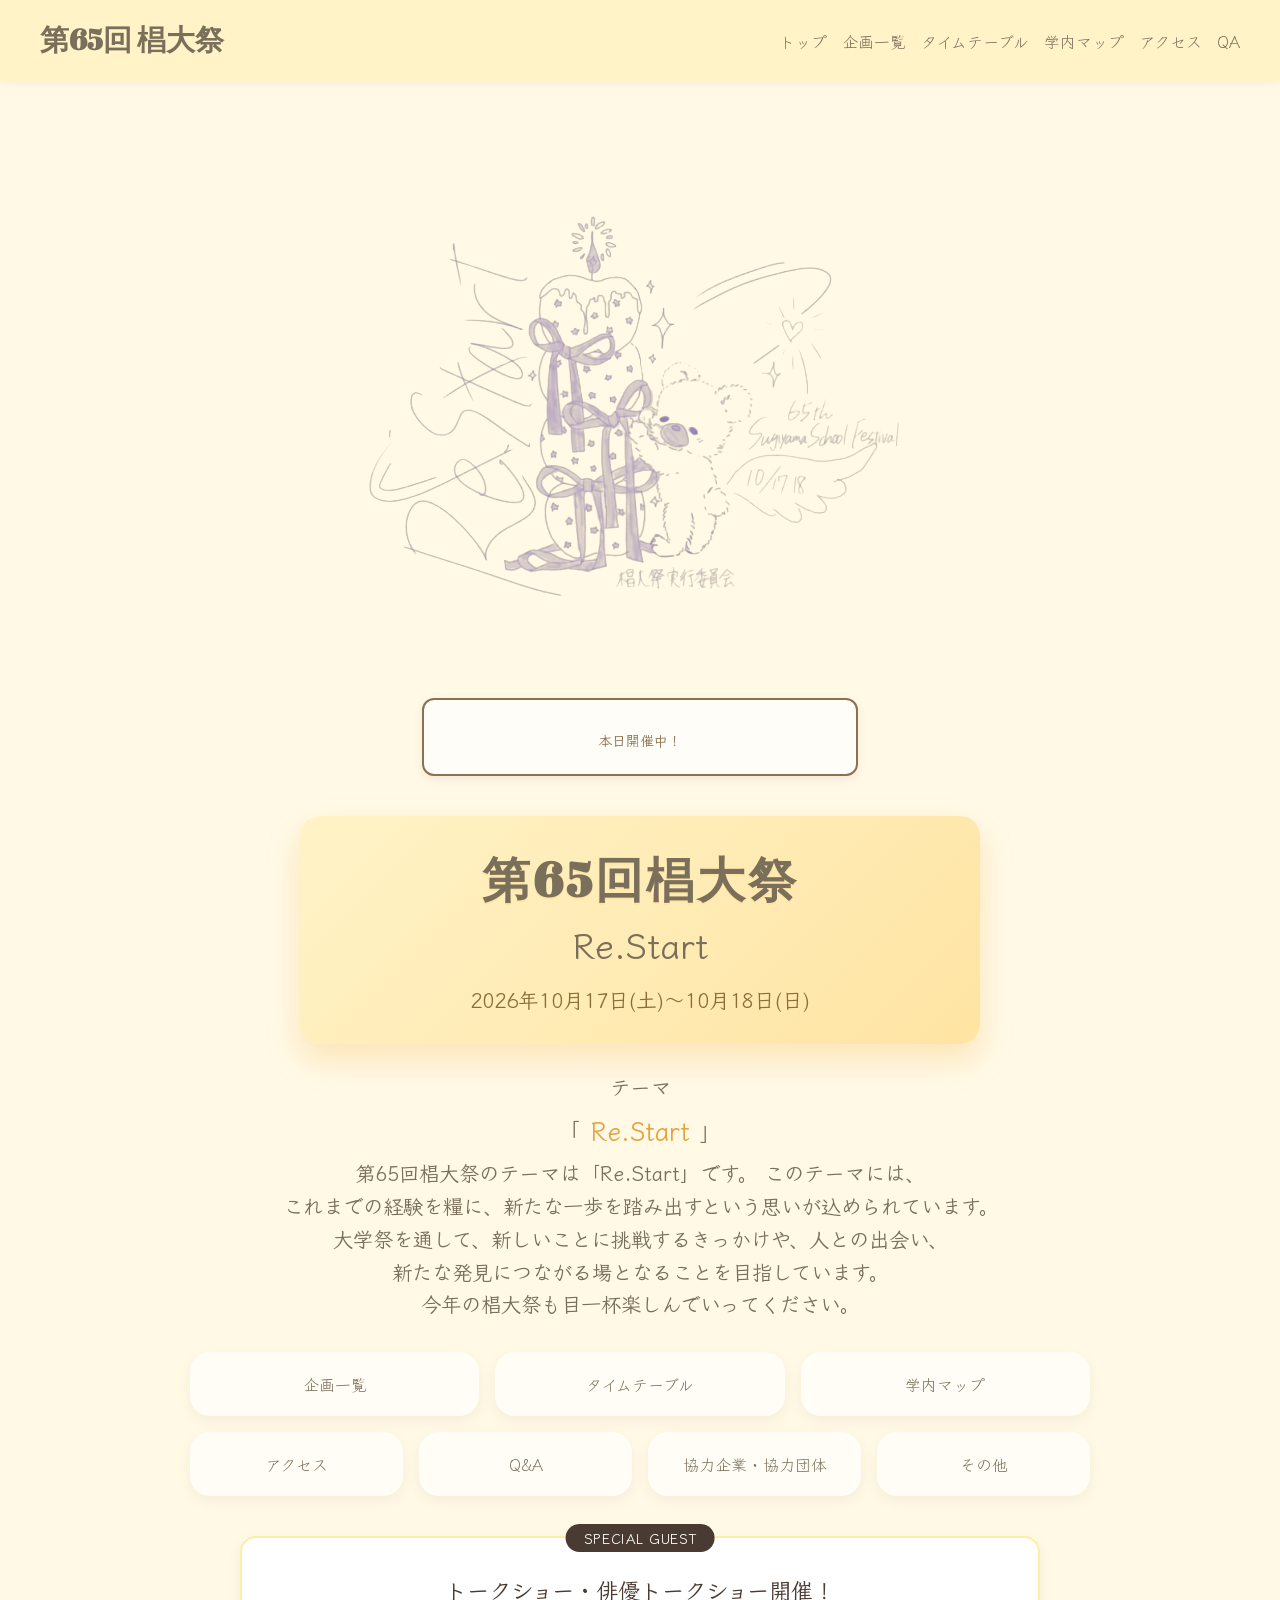
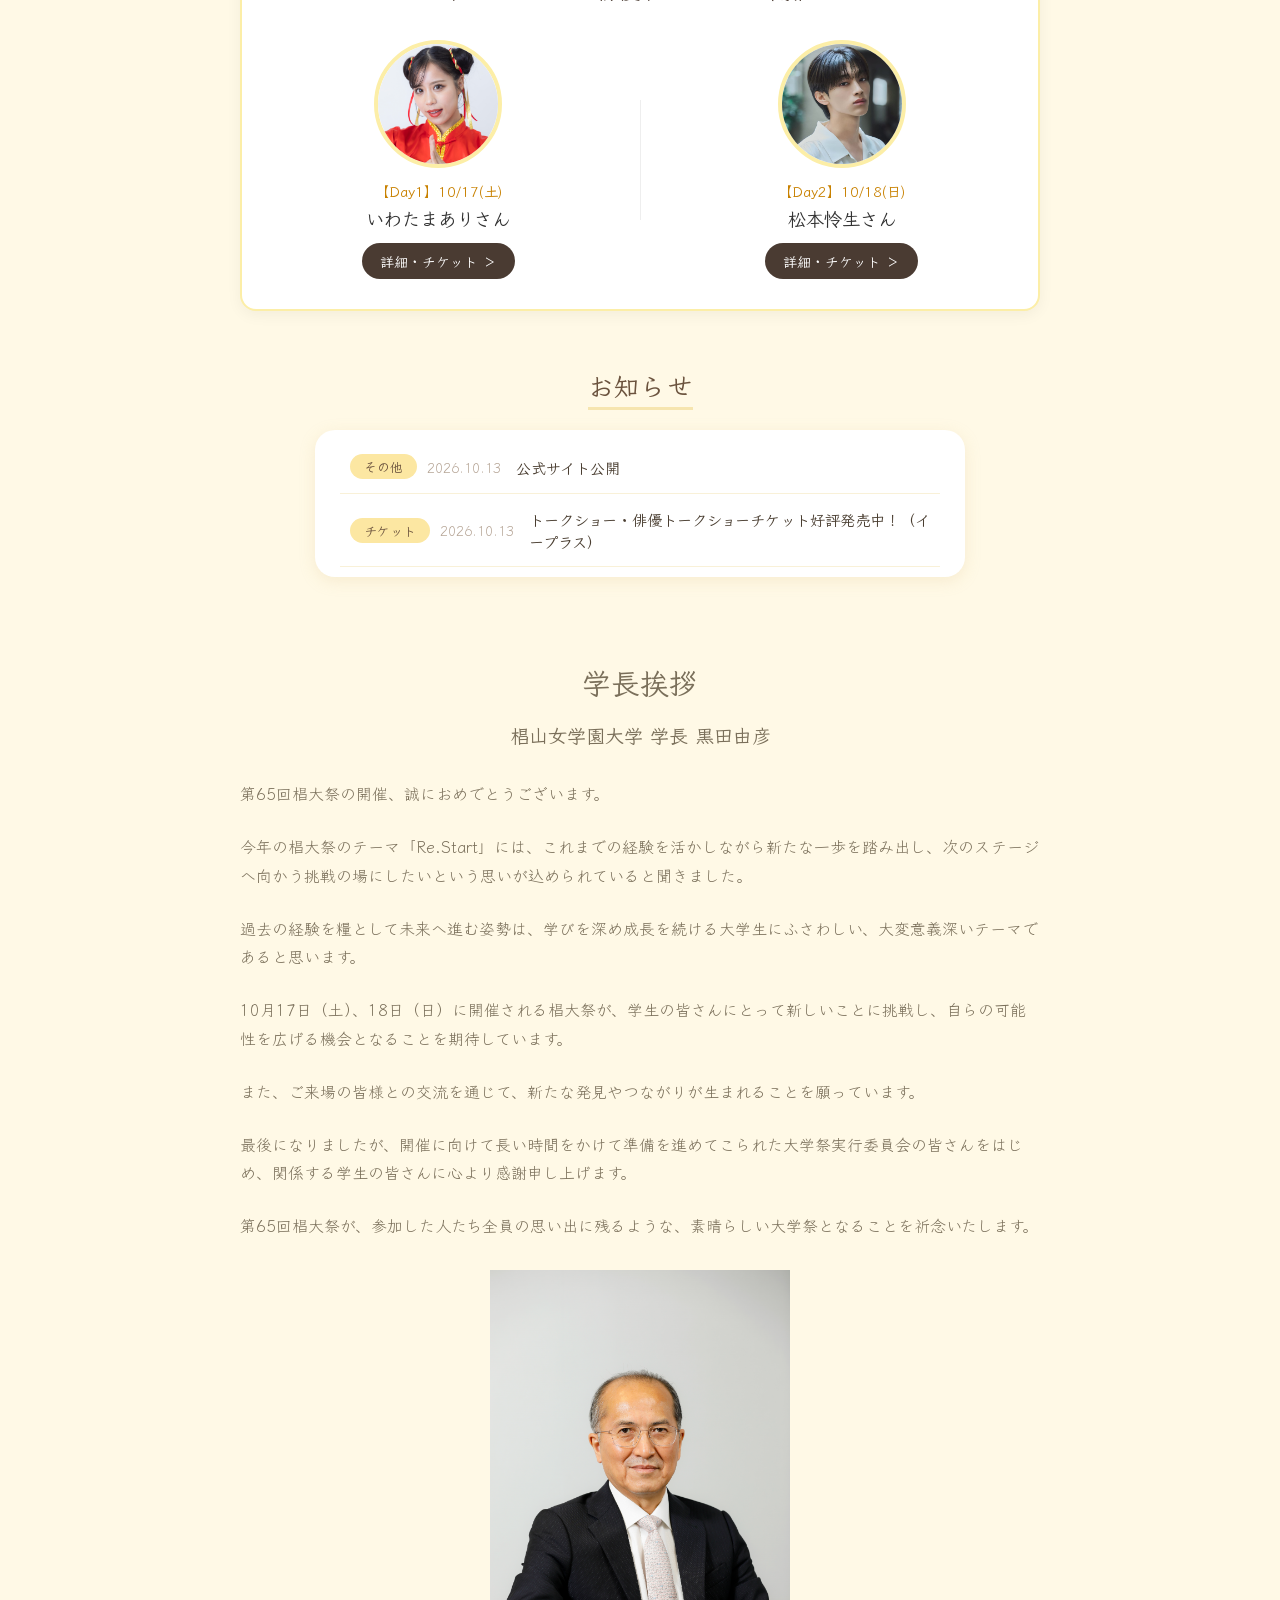
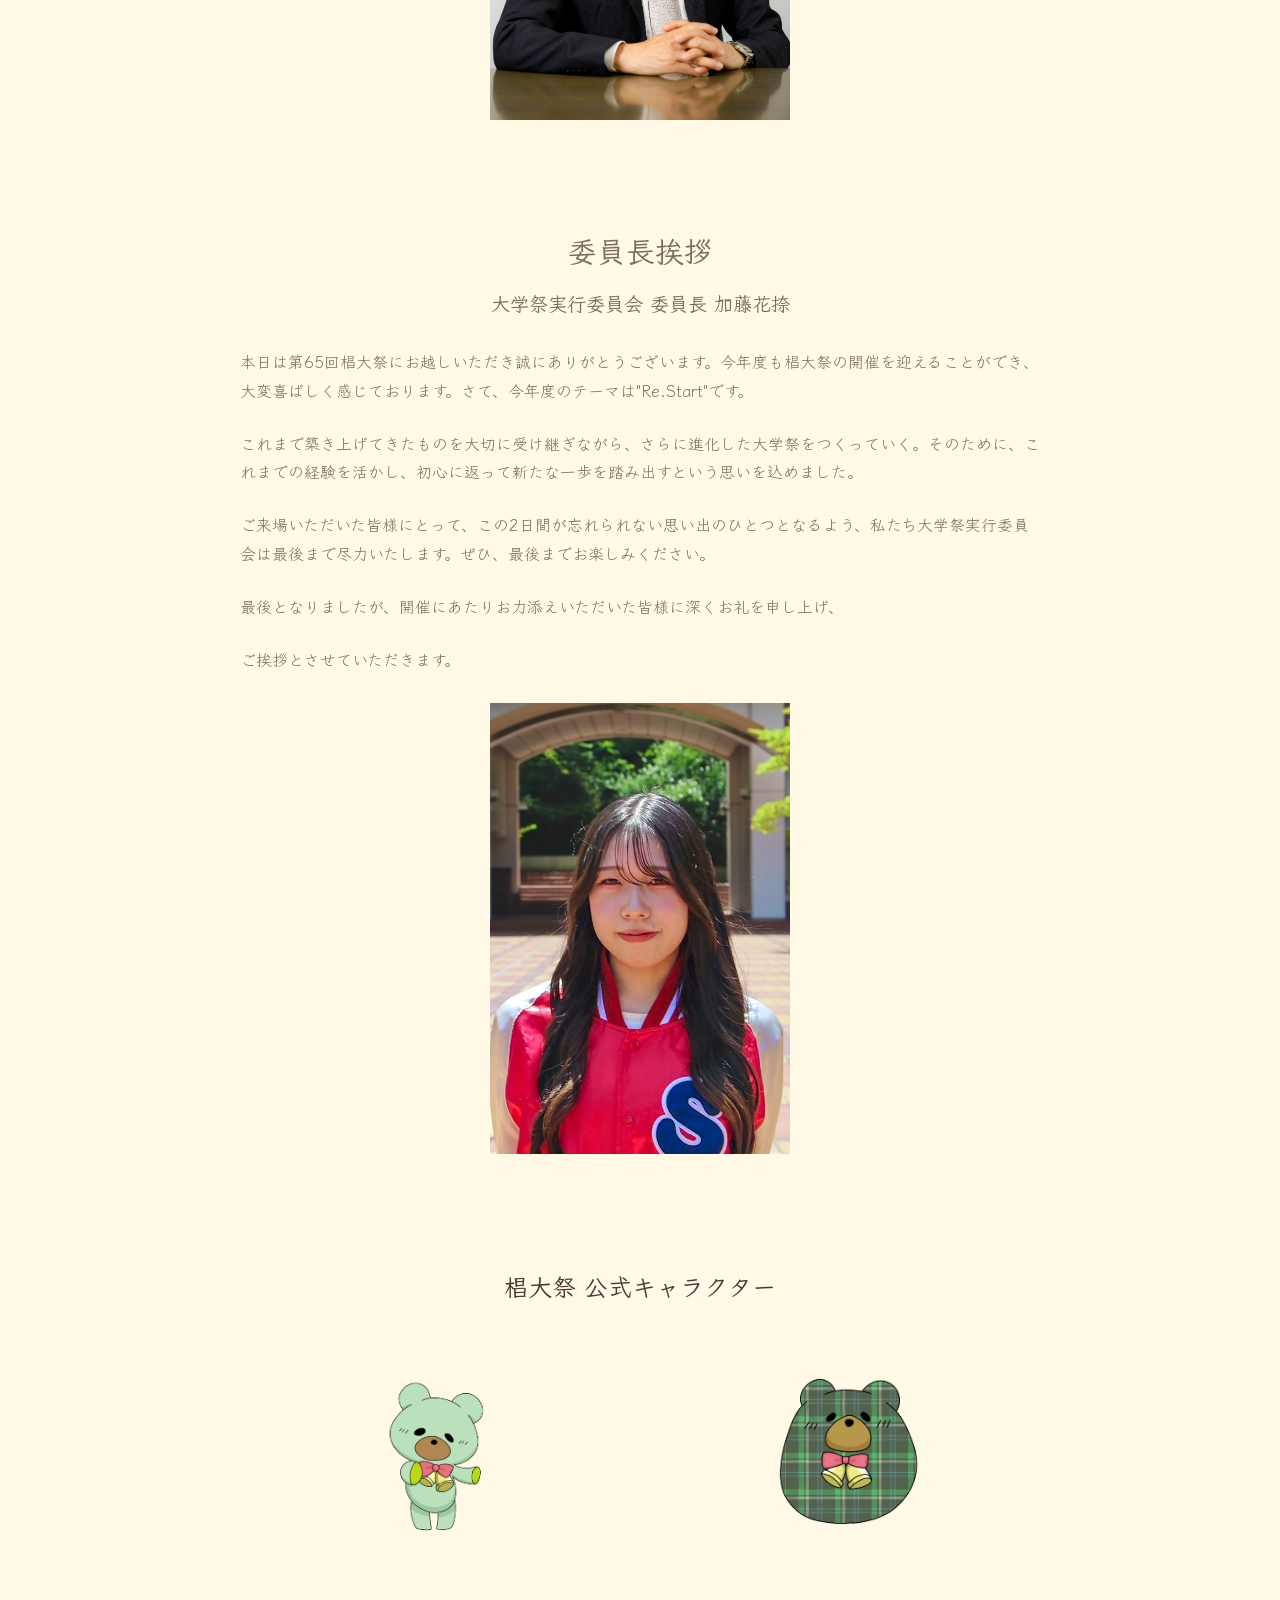
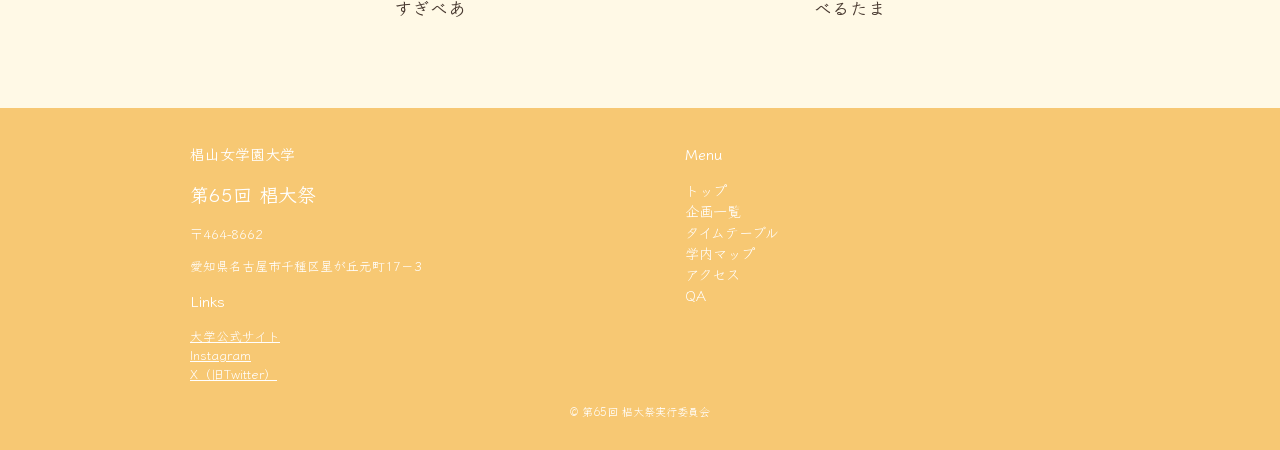
==== commit 066714af: "サイト更新" ====
--- a/index.html
+++ b/index.html
@@ -3,8 +3,9 @@
 
 <head>
     <meta name="google-site-verification" content="pGlSo6vmp-1vOsTcs_d84zreEefITFAhDXv45ZRfmOY" />
+    <meta name="google-site-verification" content="ektEu1KrNylLvjPhOu0POf2_Jbg959Tg7gGySZL_h8g" />
     <meta charset="UTF-8"> <!-- 文字コードの指定 -->
-    <meta name="viewport" content="width=device-width, initial-scale=1.0"> <!-- スマホ対応 -->
+    <meta name="viewport" content="width=700">
     <title>第65回椙大祭</title> <!-- タブや検索結果に表示されるタイトル -->
 
     <link rel="stylesheet" href="style.css"> <!-- 外部CSSの読み込み -->
@@ -21,8 +22,8 @@
             <a href="index.html">第65回 椙大祭</a>
         </h1>
 
-        <!--ハンバーガー-->
-        <button class="menu-btn">☰</button>
+     
+       
 
         <nav class="nav">
             <ul>
@@ -34,6 +35,7 @@
                     <li><a href="QA.html">QA</a></li>
             </ul>
         </nav>
+        <button class="menu-btn">☰</button>
     </header>
 
     <main>
@@ -124,10 +126,10 @@
      data-title="公式サイト公開" 
      data-detail="第65回椙大祭の公式HPを公開しました。" 
      data-tag="その他" 
-     data-date="2026.00.00">
+     data-date="2026.10.13">
     <div class="news-meta">
         <span class="news-tag">その他</span>
-        <span class="news-date">2026.00.00</span>
+        <span class="news-date">2026.10.13</span>
     </div>
     <p class="news-item-title">公式サイト公開</p>
 </div>
@@ -137,10 +139,10 @@
      data-title="トークショー・俳優トークショーチケット好評発売中！" 
      data-detail="トークショー・俳優トークショー（いわたまありさん・松本怜生さん）のチケットがイープラスにて好評発売中です！詳細は各ゲストページまたはステージ企画ページをご確認ください。" 
      data-tag="チケット" 
-     data-date="2026.00.00">
+     data-date="2026.10.13">
     <div class="news-meta">
         <span class="news-tag">チケット</span>
-        <span class="news-date">2026.00.00</span>
+        <span class="news-date">2026.10.13</span>
     </div>
     <p class="news-item-title">トークショー・俳優トークショーチケット好評発売中！（イープラス）</p>
 </div>
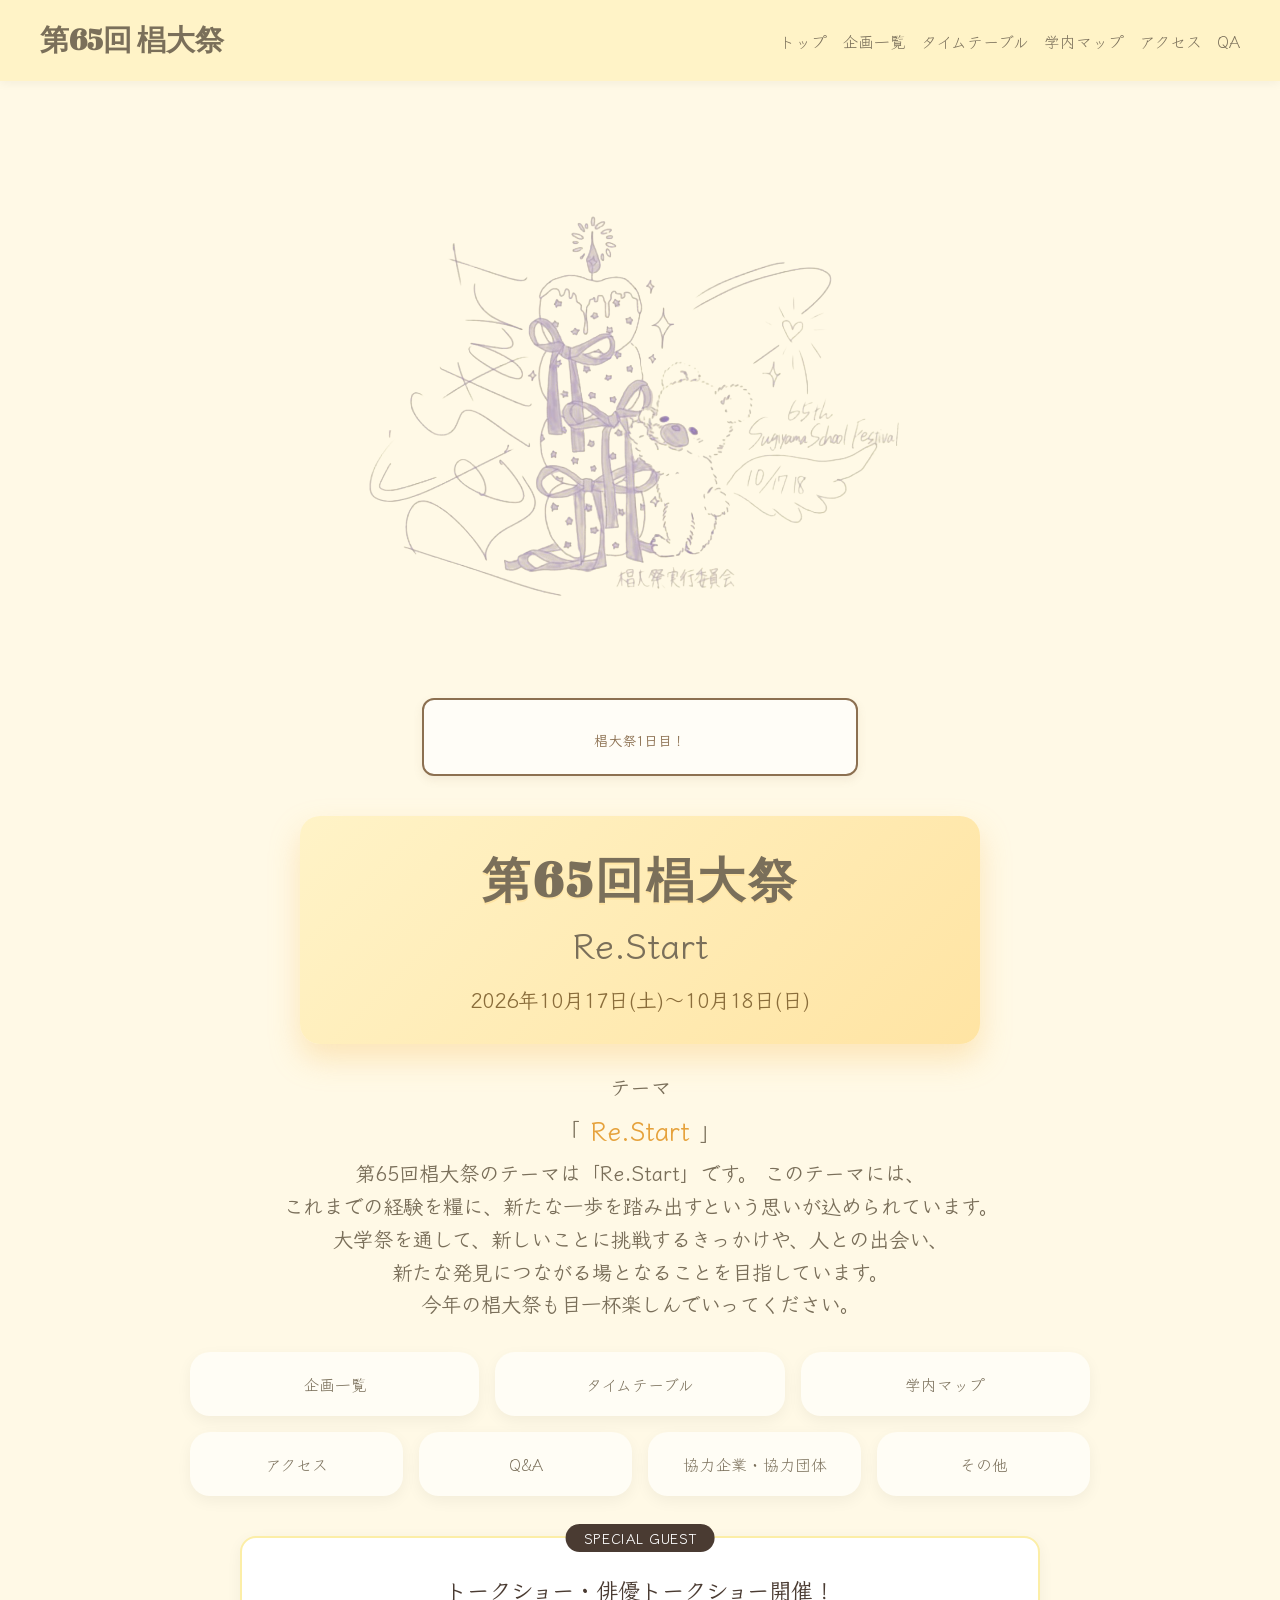
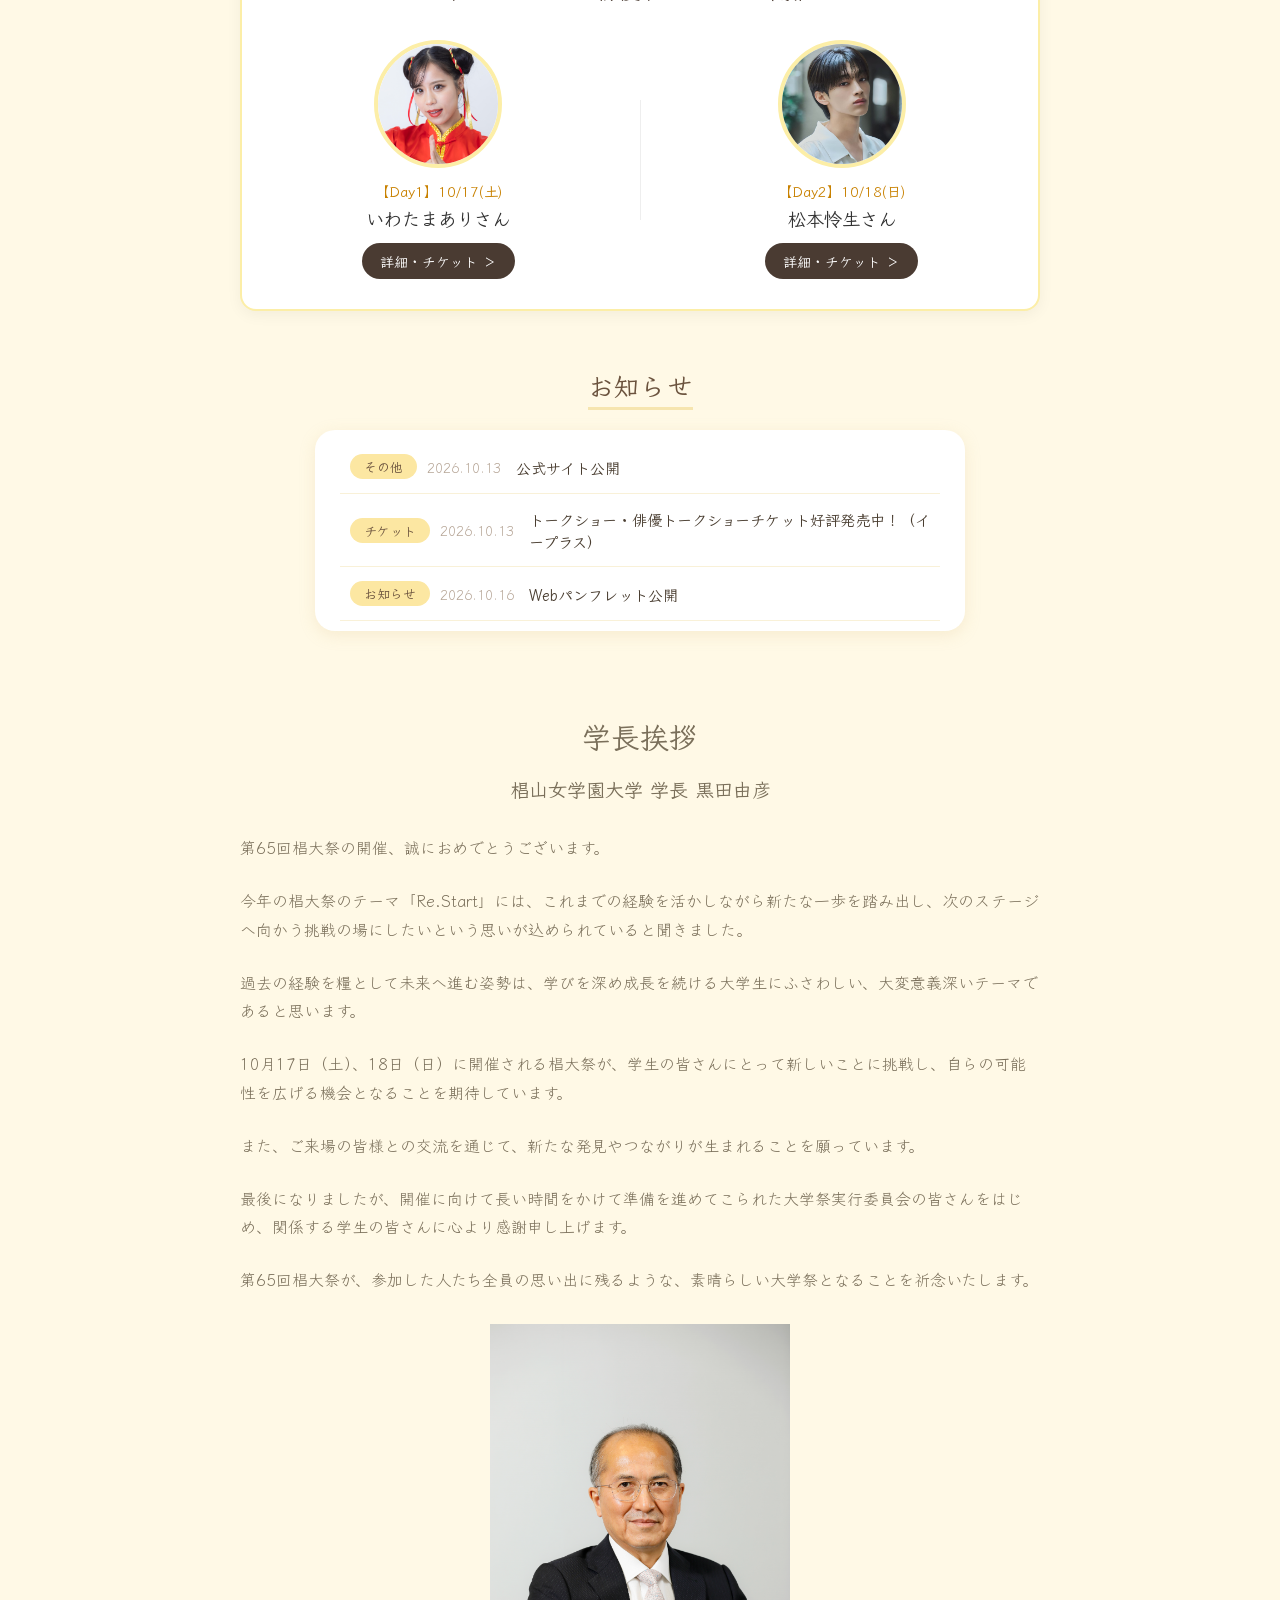
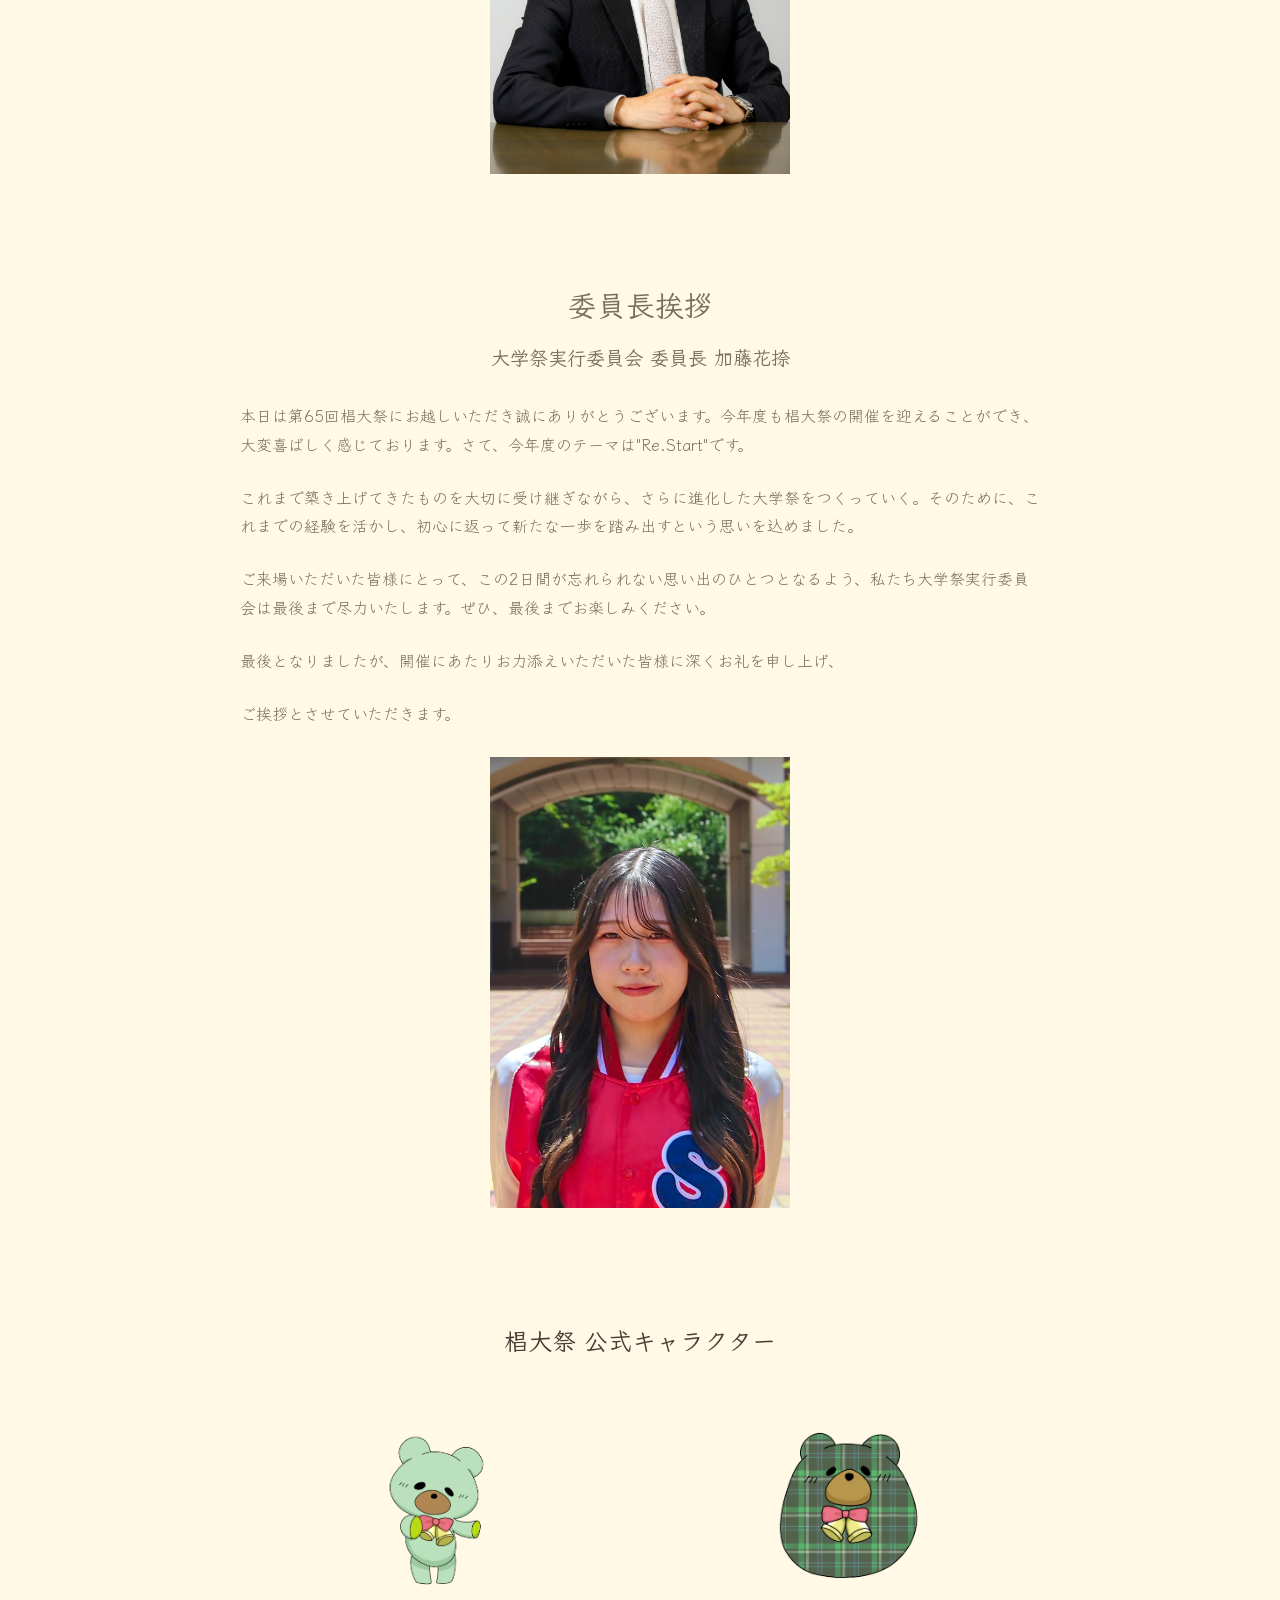
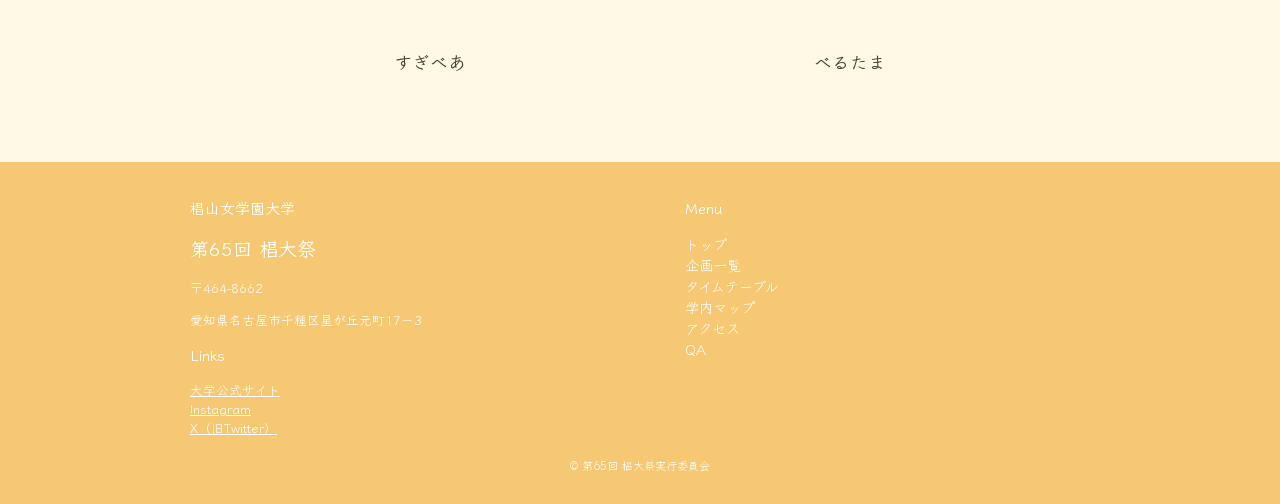
==== commit 7e646de1: "サイト更新" ====
--- a/index.html
+++ b/index.html
@@ -42,17 +42,20 @@
         <section class="hero">
             <img src="festival-1.png" alt="大学祭 ロゴ">
             
-            <!-- カウントダウン表示エリア（初期状態は隠す） -->
-            <div class="countdown-container" style="visibility: hidden;">
-                <p class="countdown-title">開催まであと</p>
-                <div class="countdown-timer">
-                    <span id="days">00</span>日
-                    <span id="hours">00</span>時間
-                    <span id="minutes">00</span>分
-                    <span id="seconds">00</span>秒
-                </div>
-            </div>
-
+            <!-- 表示だけ隠す（JSのエラーを防ぐため要素は残す） -->
+<div class="countdown-container" style="display: none;">
+    <p class="countdown-title">開催まであと</p>
+    <div class="countdown-timer">
+        <span id="days">00</span>日
+        <span id="hours">00</span>時間
+        <span id="minutes">00</span>分
+        <span id="seconds">00</span>秒
+    </div>
+</div>
+<!-- 表示エリア -->
+<div class="countdown-container">
+    <p class="countdown-title">椙大祭1日目！</p>
+</div>
             <div class="event-info">
                     <p class="event-main">第65回椙大祭</p>
                     <p class="theme-title">
@@ -146,7 +149,18 @@
     </div>
     <p class="news-item-title">トークショー・俳優トークショーチケット好評発売中！（イープラス）</p>
 </div>
-
+<!-- 項目：Webパンフレット公開 -->
+<div class="news-item" 
+     data-title="Webパンフレット公開" 
+     data-detail='第65回椙大祭のWebパンフレットを公開しました！<br><a href="https://sugidaisai.github.io/sugidaisai-web-pamphlet/" target="_blank" rel="noopener noreferrer" style="color: #0066cc; text-decoration: underline;"> パンフレットを見る</a>' 
+     data-tag="お知らせ" 
+     data-date="2026.10.16">
+    <div class="news-meta">
+        <span class="news-tag">お知らせ</span>
+        <span class="news-date">2026.10.16</span>
+    </div>
+    <p class="news-item-title">Webパンフレット公開</p>
+</div>
 <!-- モーダル本体（共通で1つあればOKです） -->
 <div id="modal" class="modal">
     <div class="modal-content">
@@ -308,7 +322,7 @@
         items.forEach(item => {
             item.addEventListener("click", () => {
                 modalTitle.textContent = item.dataset.title;
-                modalDetail.textContent = item.dataset.detail;
+                modalDetail.innerHTML = item.dataset.detail;
                 modalTag.textContent = item.dataset.tag;
                 modalDate.textContent = item.dataset.date;
 
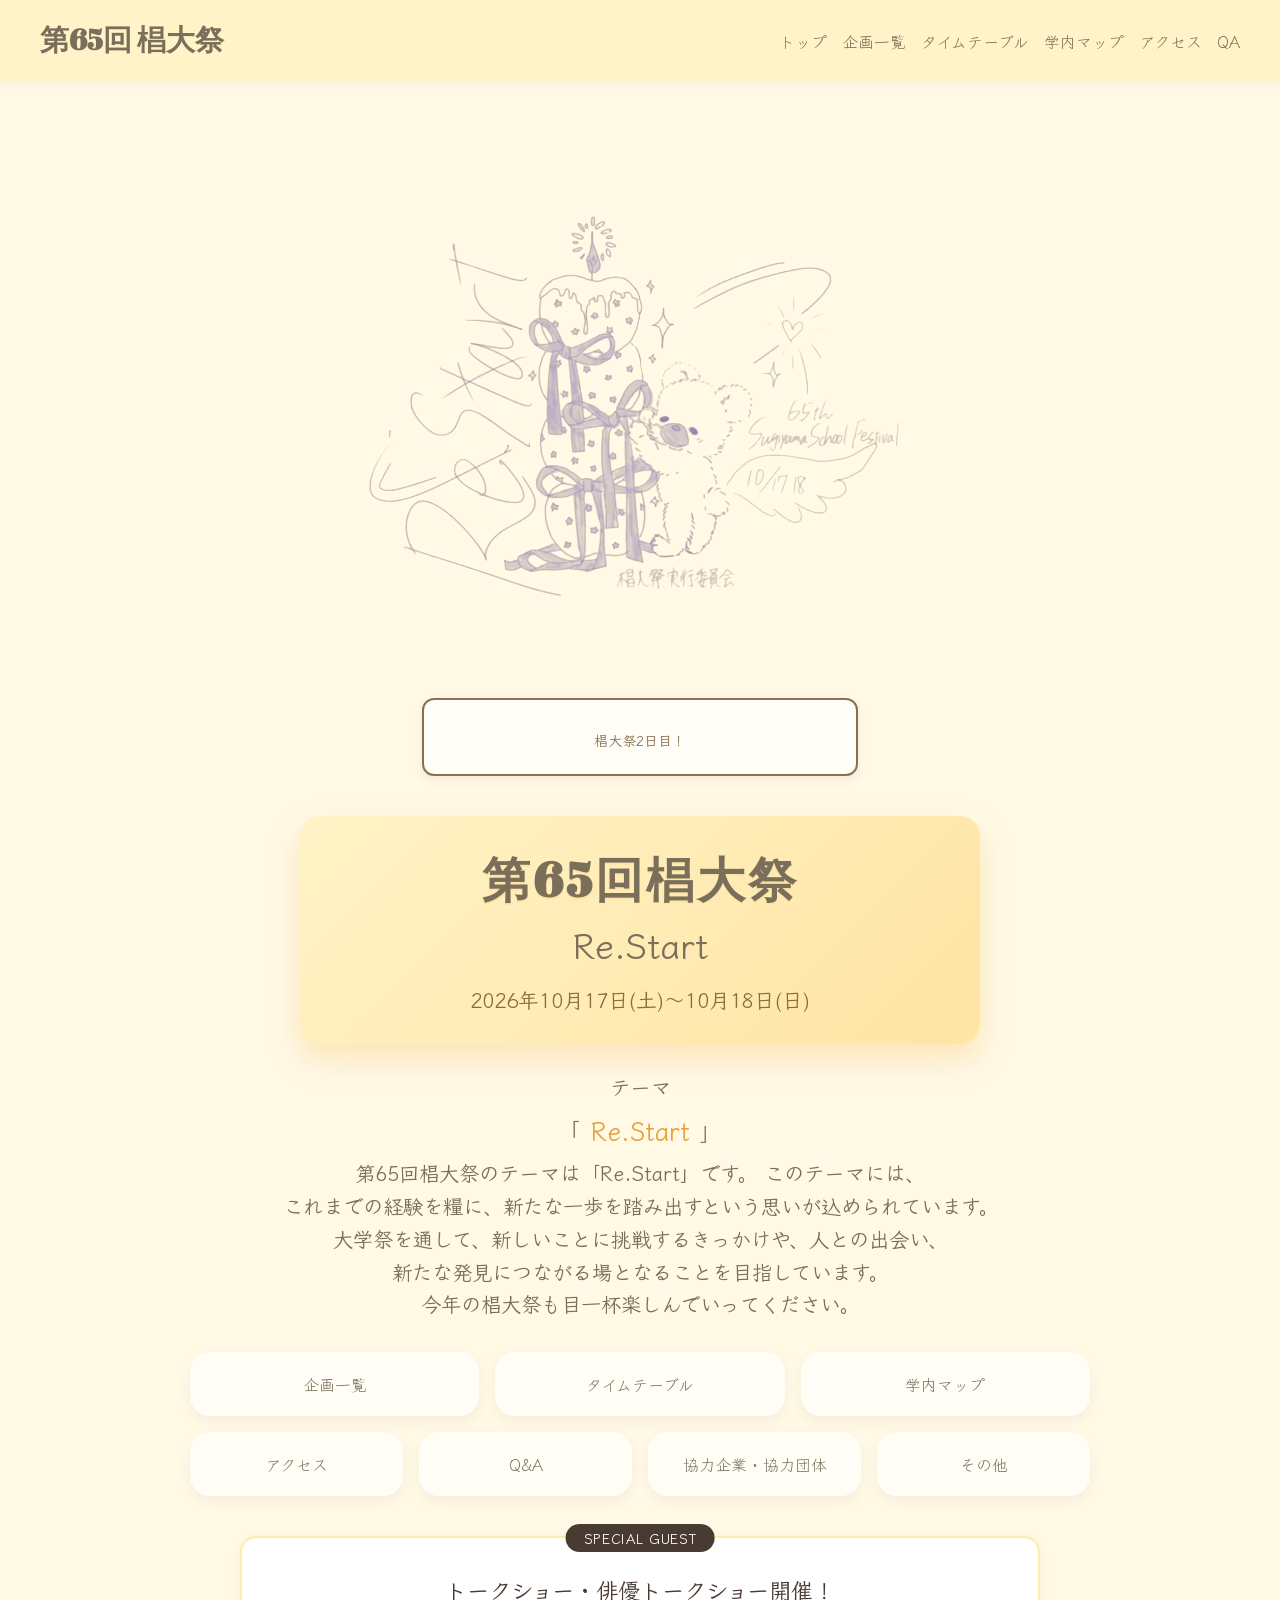
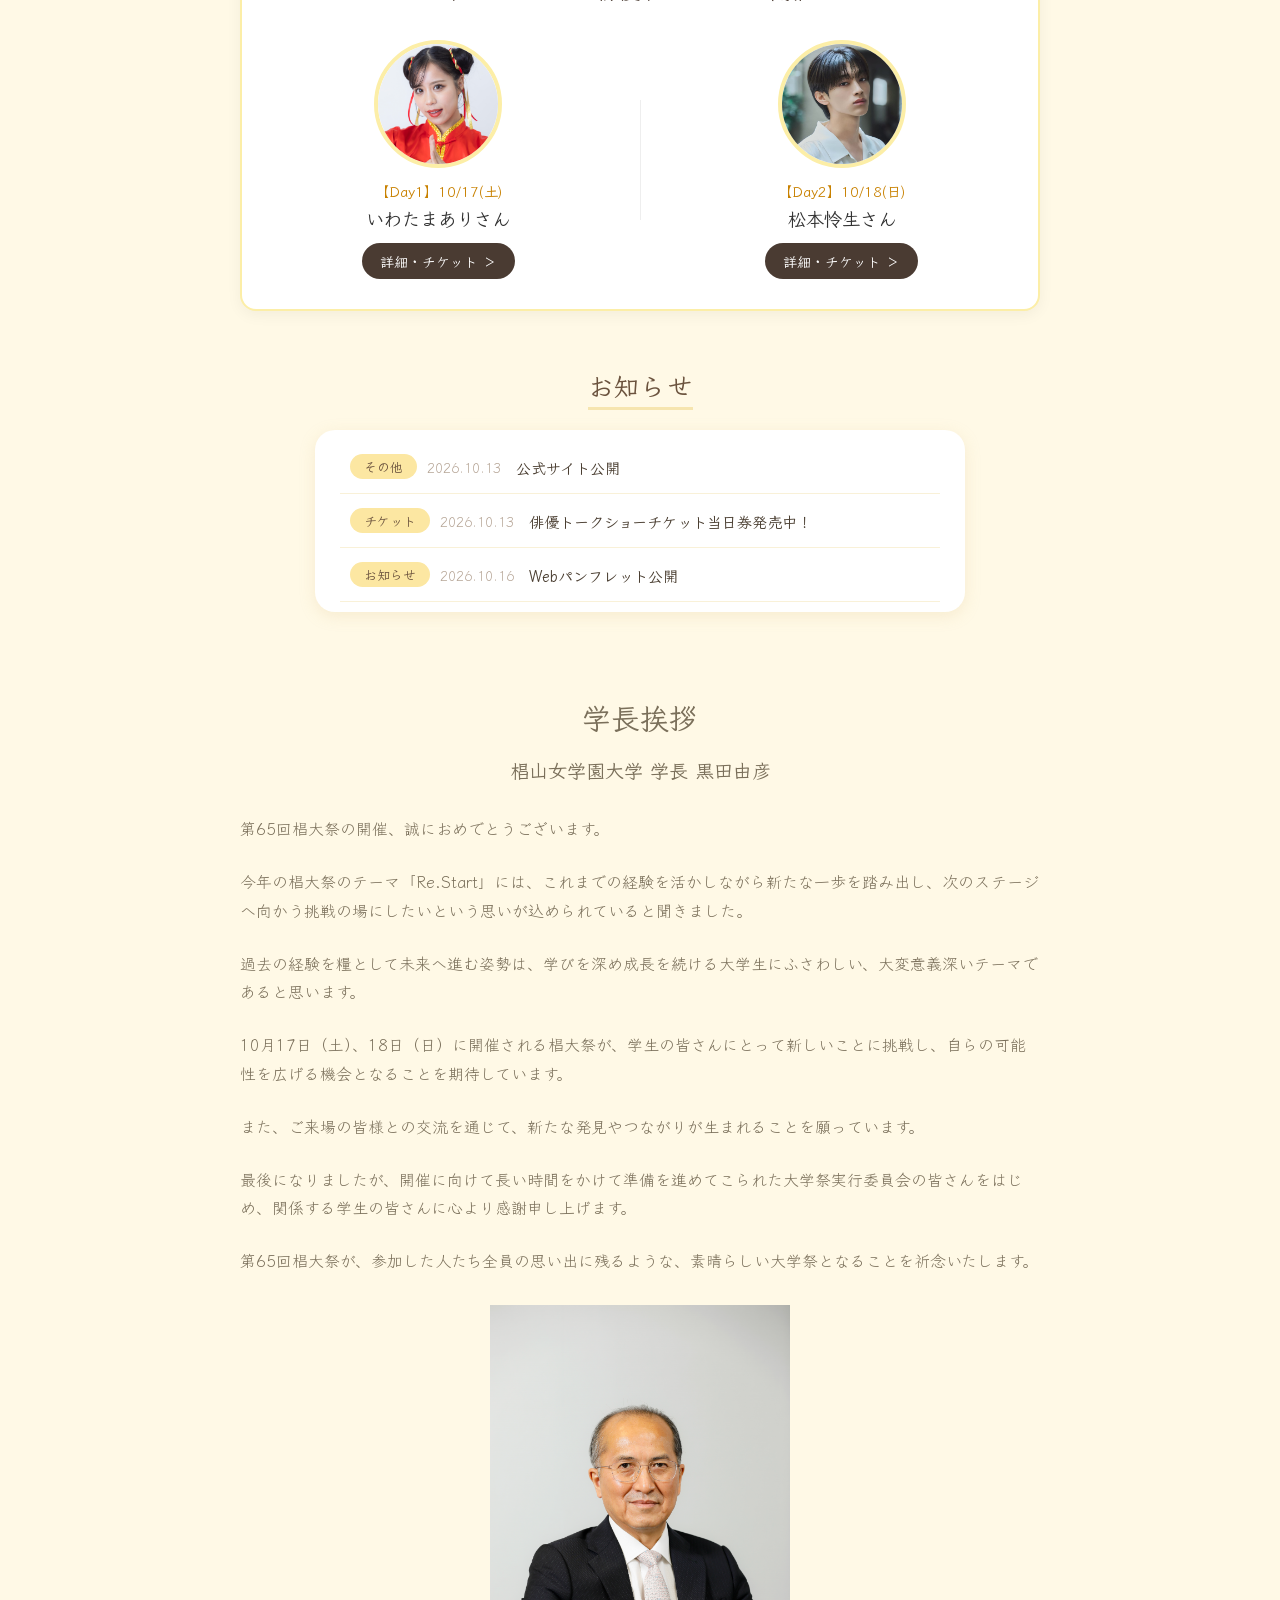
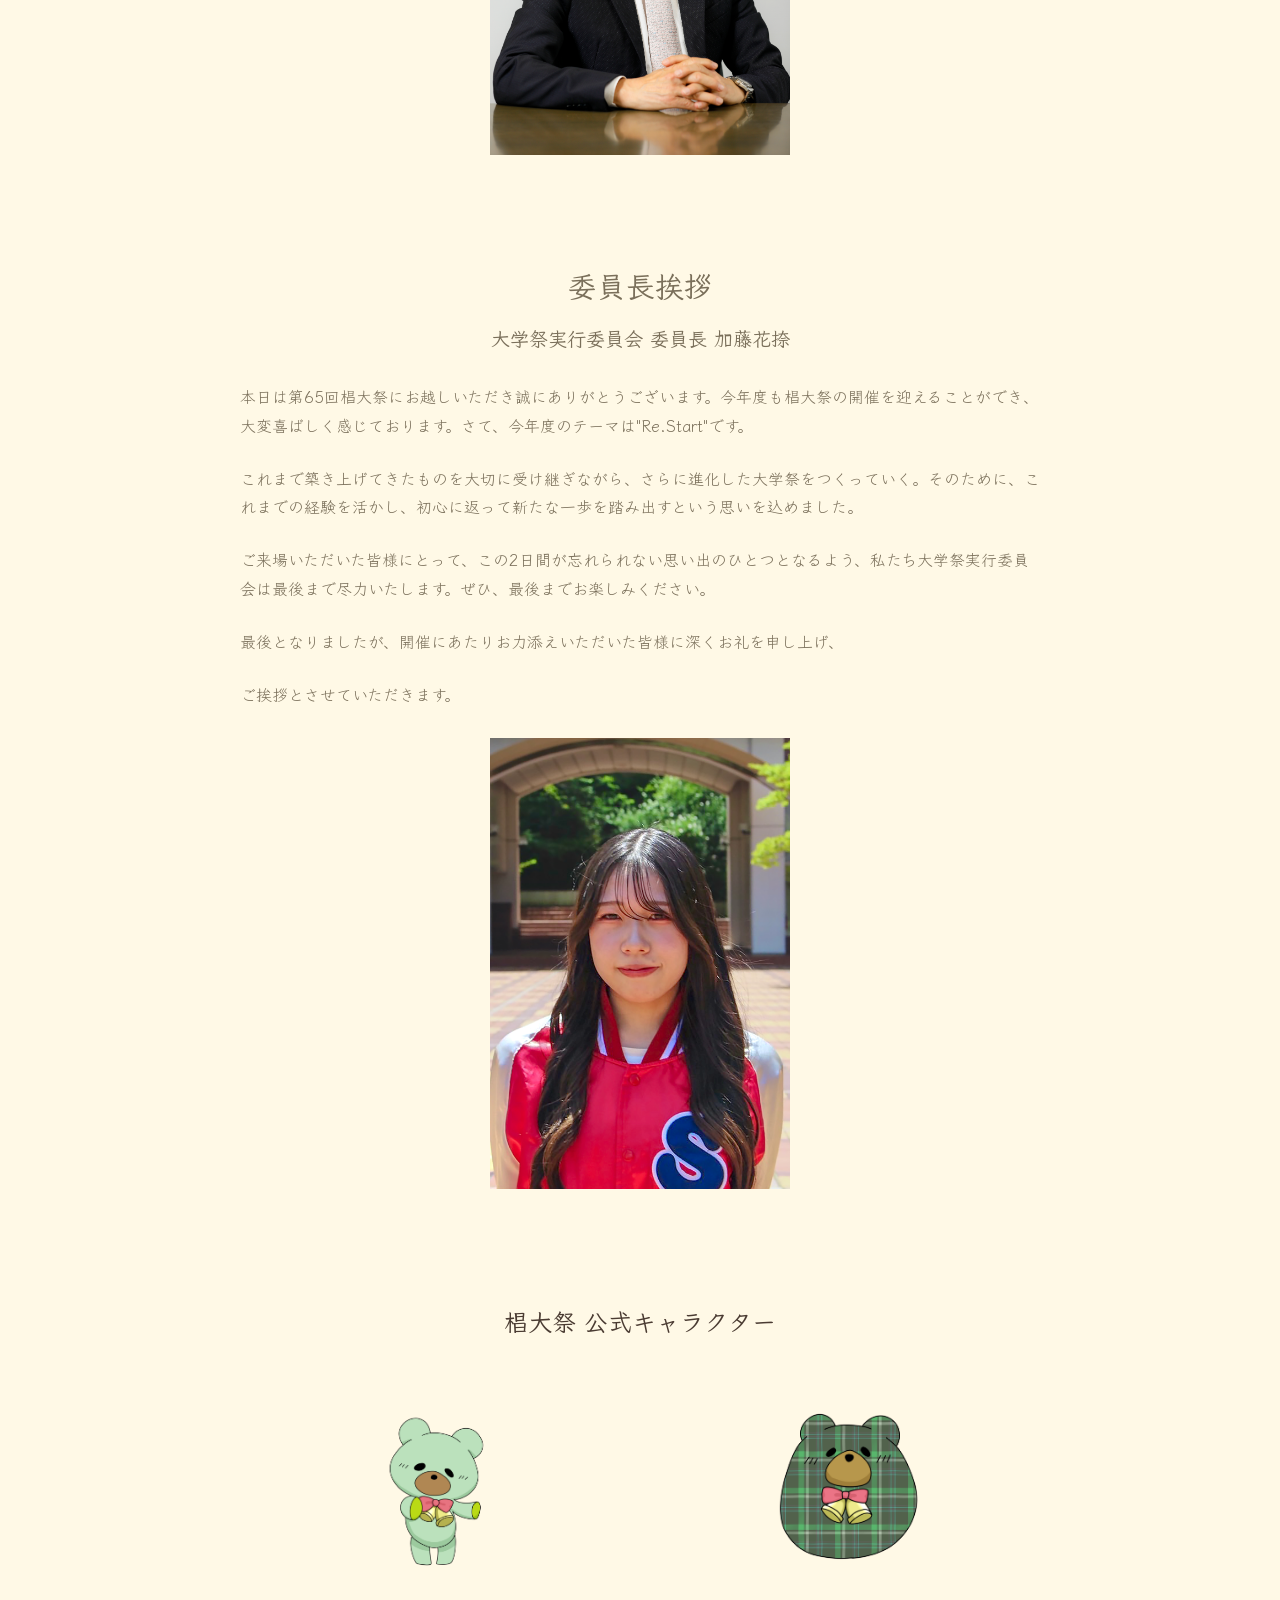
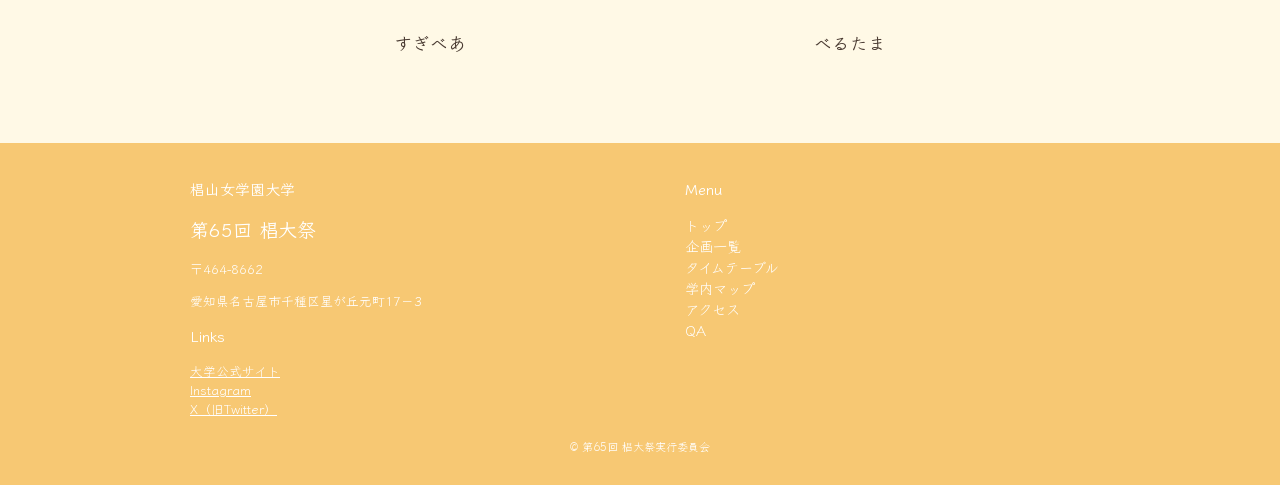
==== commit 1a34bc24: "サイト更新" ====
--- a/index.html
+++ b/index.html
@@ -54,7 +54,7 @@
 </div>
 <!-- 表示エリア -->
 <div class="countdown-container">
-    <p class="countdown-title">椙大祭1日目！</p>
+    <p class="countdown-title">椙大祭2日目！</p>
 </div>
             <div class="event-info">
                     <p class="event-main">第65回椙大祭</p>
@@ -139,15 +139,15 @@
 
 <!-- 項目2：チケット情報（★ここをチケット用に変更しました★） -->
 <div class="news-item" 
-     data-title="トークショー・俳優トークショーチケット好評発売中！" 
-     data-detail="トークショー・俳優トークショー（いわたまありさん・松本怜生さん）のチケットがイープラスにて好評発売中です！詳細は各ゲストページまたはステージ企画ページをご確認ください。" 
+     data-title="俳優トークショーチケット当日券発売中！" 
+     data-detail="俳優トークショー（松本怜生さん）の当日券が発売中です！詳細はゲストページまたはステージ企画ページをご確認ください。" 
      data-tag="チケット" 
      data-date="2026.10.13">
     <div class="news-meta">
         <span class="news-tag">チケット</span>
         <span class="news-date">2026.10.13</span>
     </div>
-    <p class="news-item-title">トークショー・俳優トークショーチケット好評発売中！（イープラス）</p>
+    <p class="news-item-title">俳優トークショーチケット当日券発売中！</p>
 </div>
 <!-- 項目：Webパンフレット公開 -->
 <div class="news-item" 
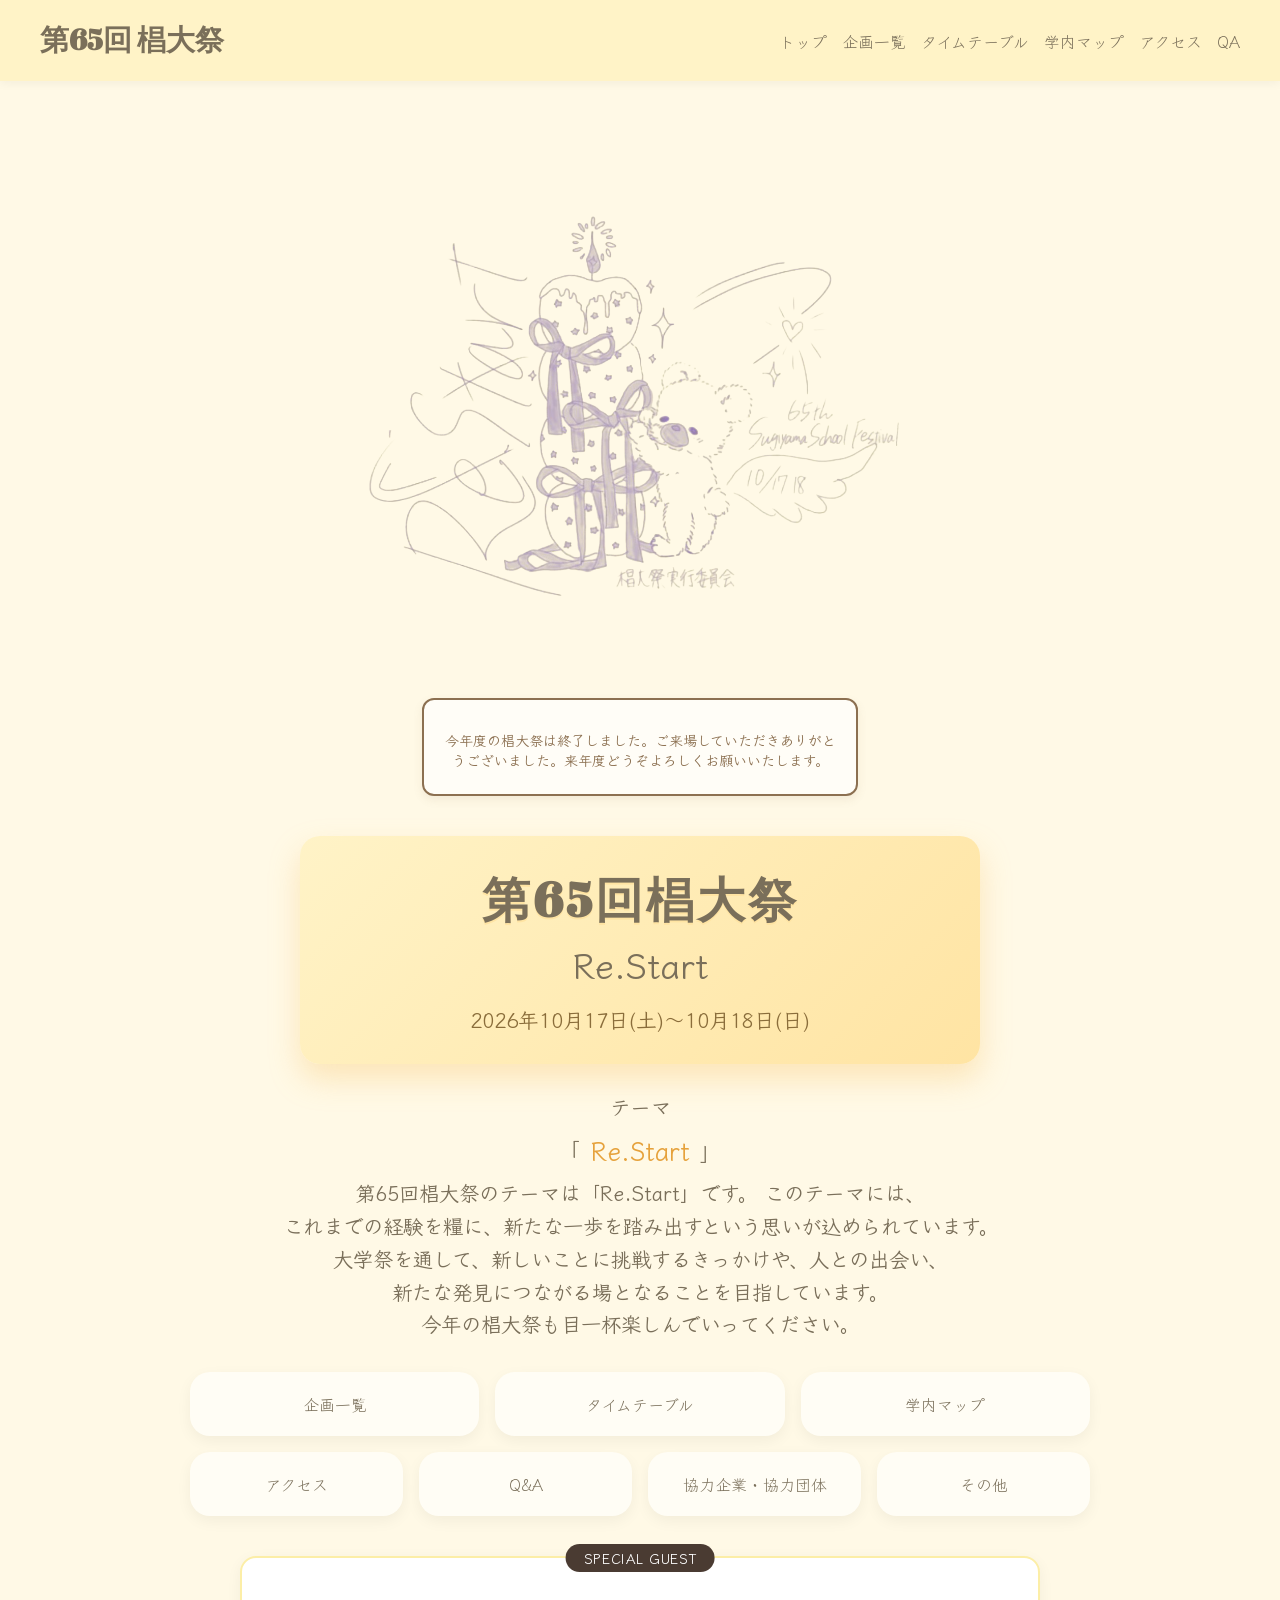
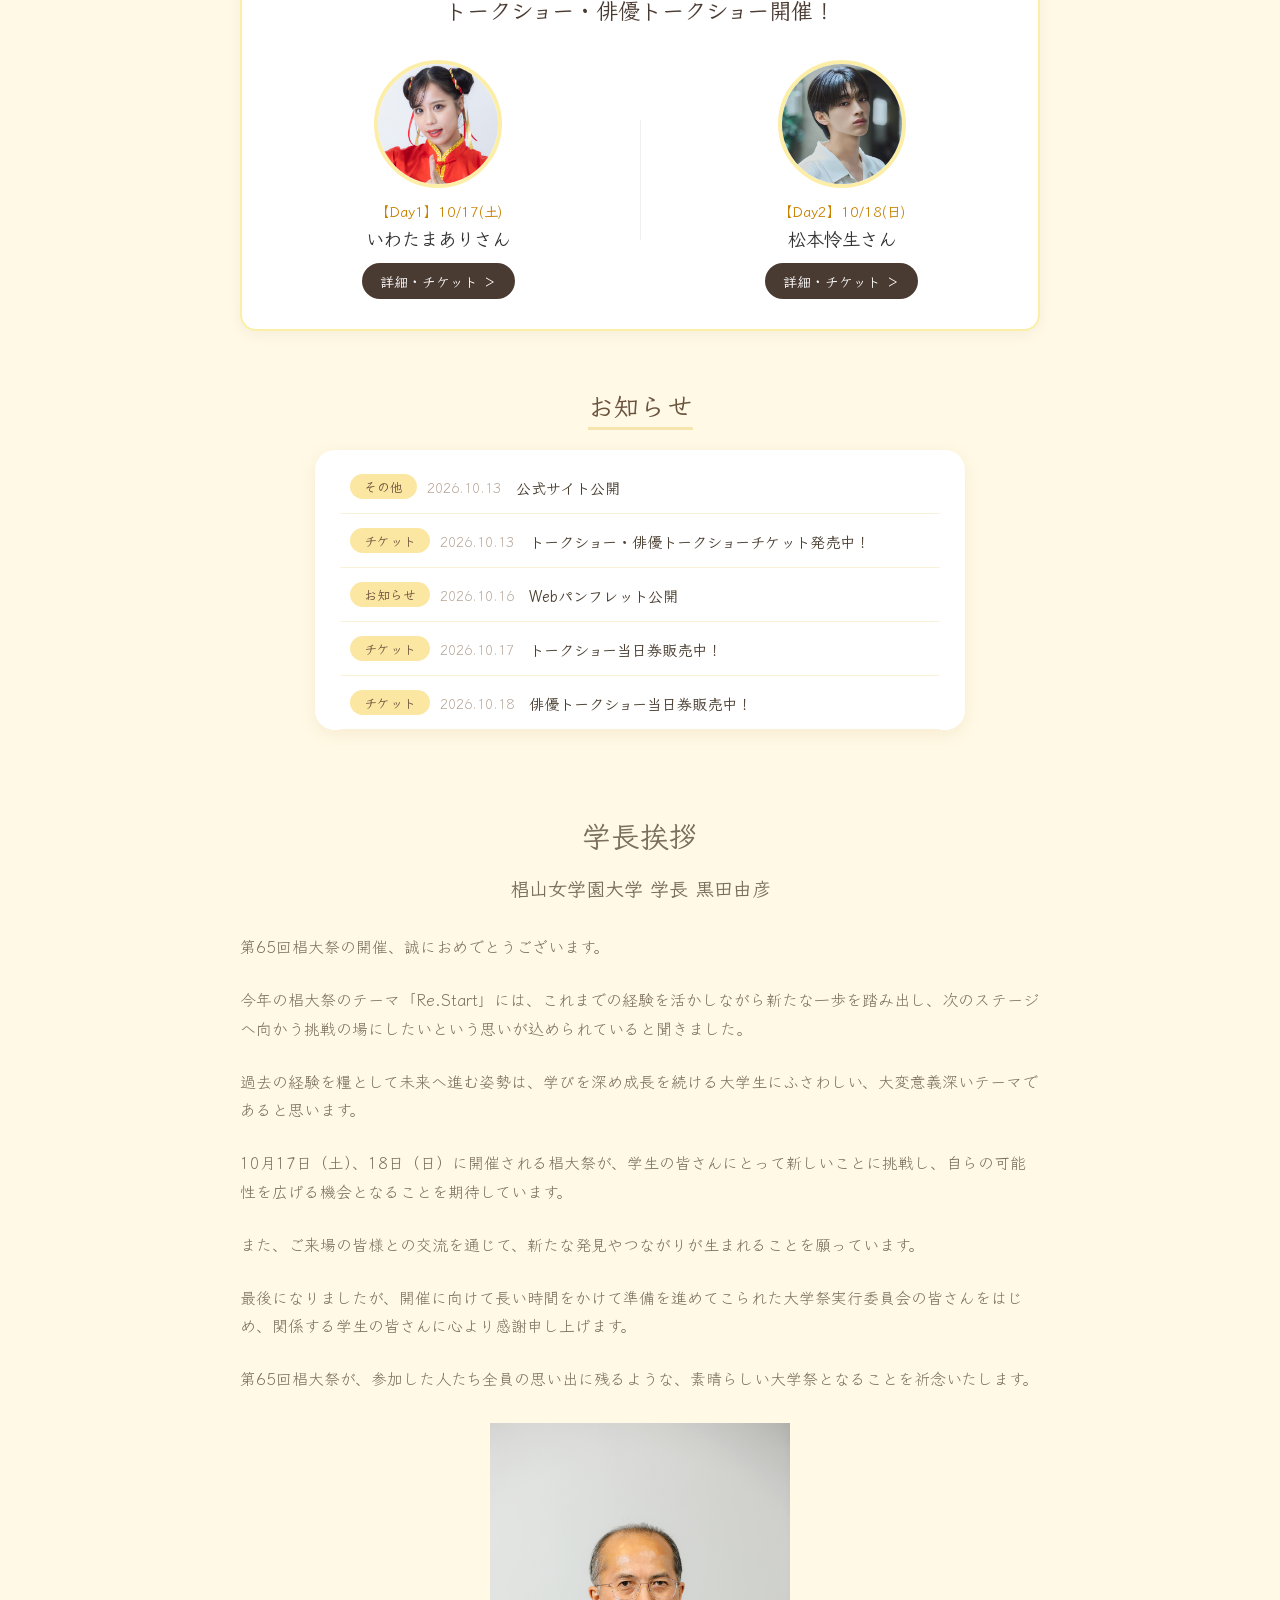
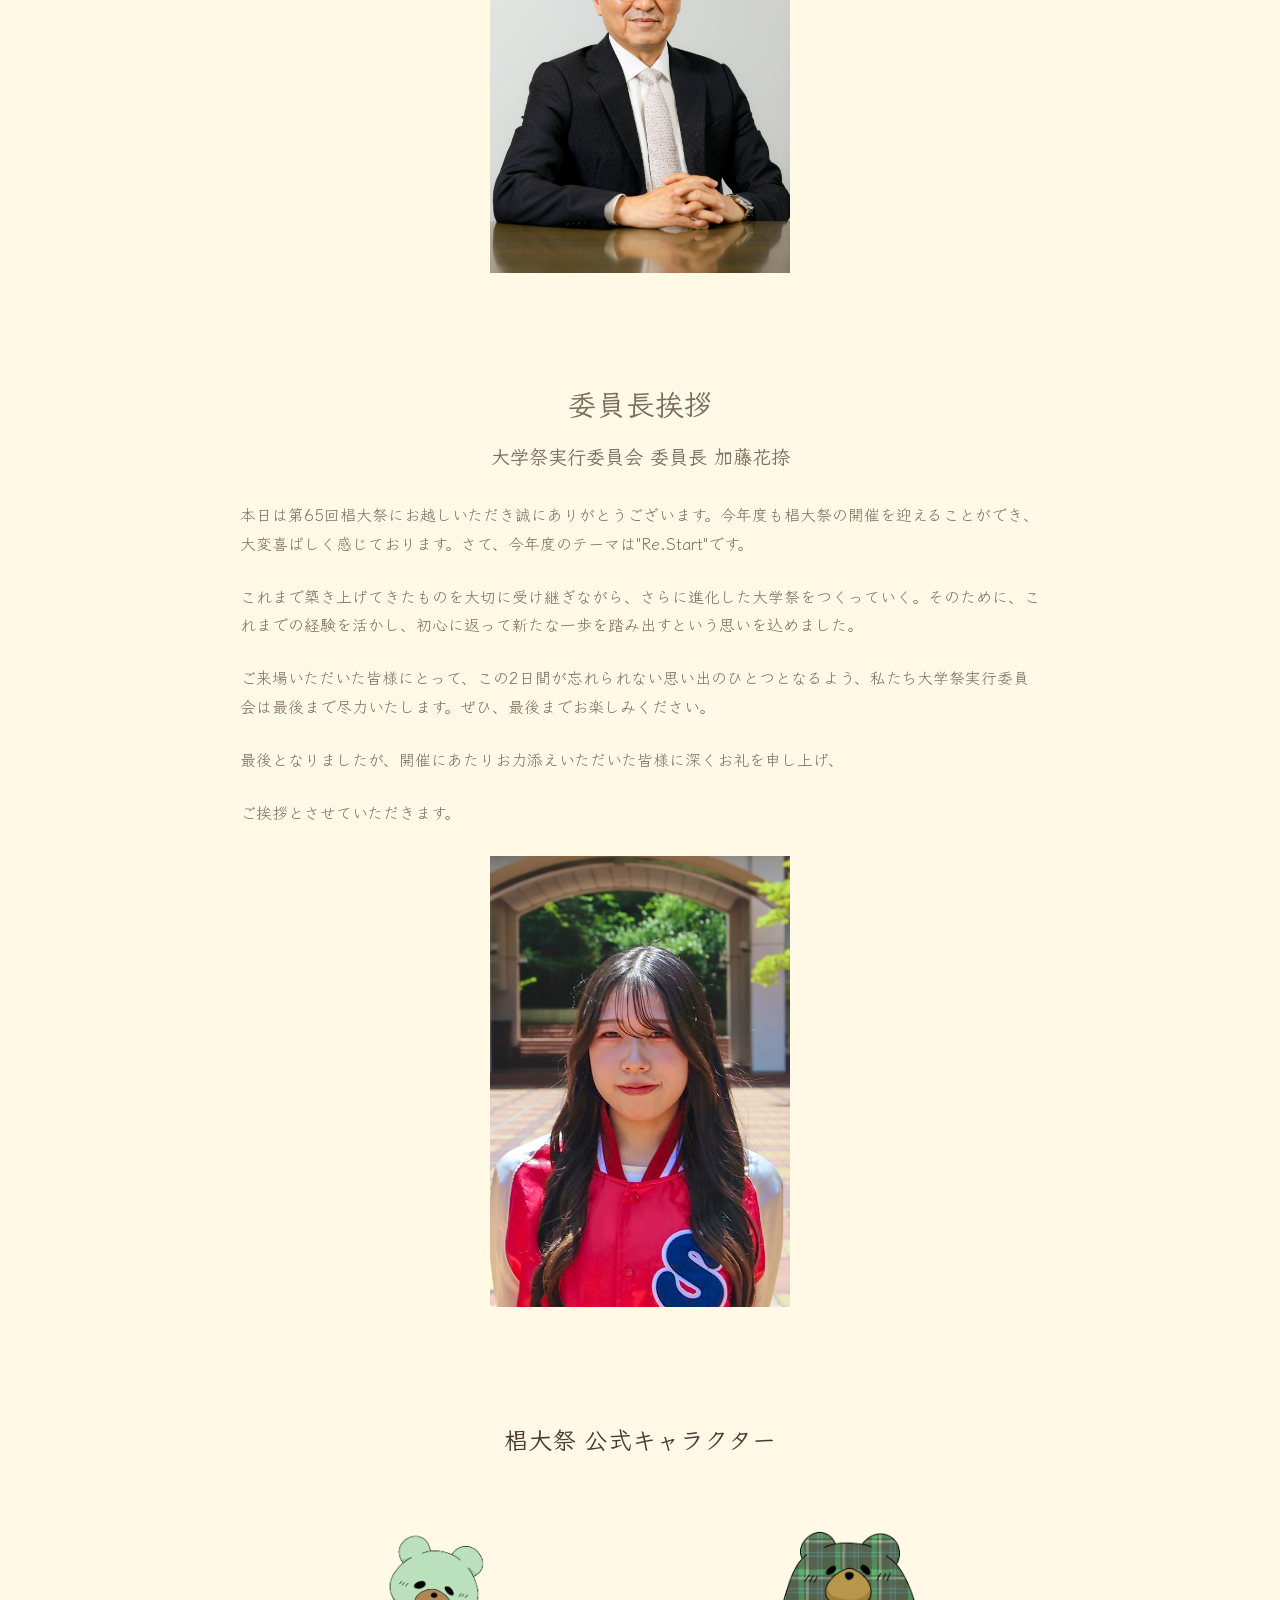
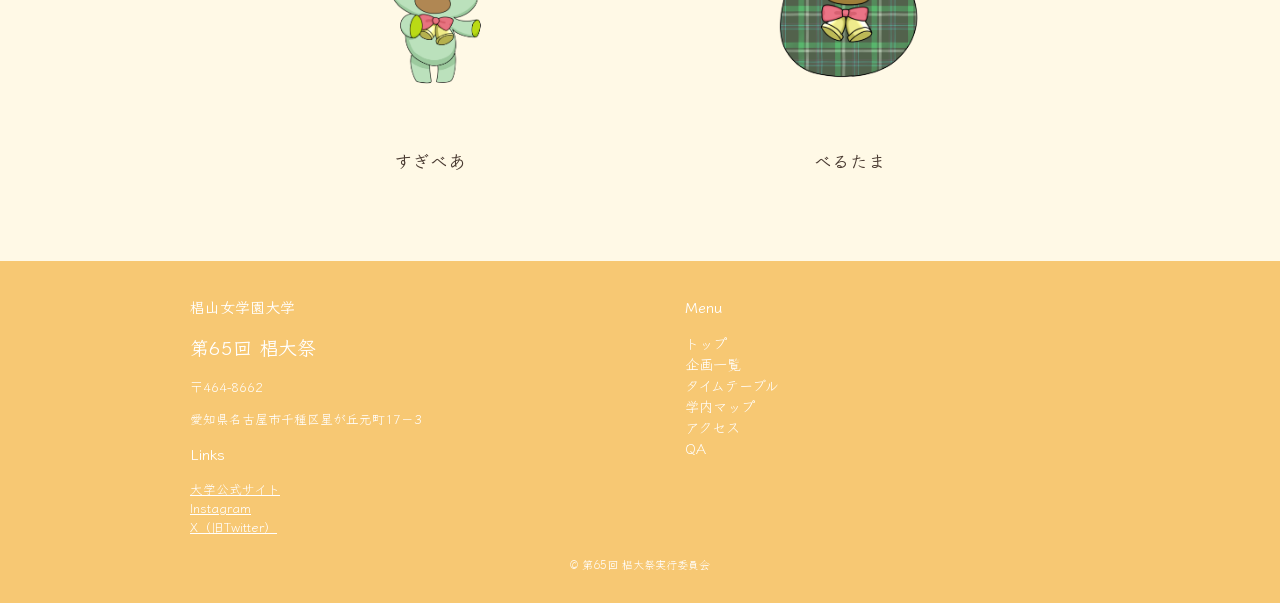
==== commit b36a1f6a: "サイト更新" ====
--- a/index.html
+++ b/index.html
@@ -54,7 +54,7 @@
 </div>
 <!-- 表示エリア -->
 <div class="countdown-container">
-    <p class="countdown-title">椙大祭2日目！</p>
+    <p class="countdown-title">今年度の椙大祭は終了しました。ご来場していただきありがとうございました。来年度どうぞよろしくお願いいたします。</p>
 </div>
             <div class="event-info">
                     <p class="event-main">第65回椙大祭</p>
@@ -139,15 +139,15 @@
 
 <!-- 項目2：チケット情報（★ここをチケット用に変更しました★） -->
 <div class="news-item" 
-     data-title="俳優トークショーチケット当日券発売中！" 
-     data-detail="俳優トークショー（松本怜生さん）の当日券が発売中です！詳細はゲストページまたはステージ企画ページをご確認ください。" 
+     data-title="トークショー・俳優トークショーチケット発売中！" 
+     data-detail="トークショー・俳優トークショー（いわたまありさん・松本怜生さん）のチケットが発売中です！詳細はゲストページまたはステージ企画ページをご確認ください。" 
      data-tag="チケット" 
      data-date="2026.10.13">
     <div class="news-meta">
         <span class="news-tag">チケット</span>
         <span class="news-date">2026.10.13</span>
     </div>
-    <p class="news-item-title">俳優トークショーチケット当日券発売中！</p>
+    <p class="news-item-title">トークショー・俳優トークショーチケット発売中！</p>
 </div>
 <!-- 項目：Webパンフレット公開 -->
 <div class="news-item" 
@@ -160,6 +160,42 @@
         <span class="news-date">2026.10.16</span>
     </div>
     <p class="news-item-title">Webパンフレット公開</p>
+</div>
+<!-- 項目2：チケット情報（★ここをチケット用に変更しました★） -->
+<div class="news-item" 
+     data-title="トークショー当日券販売中！" 
+     data-detail="トークショー（いわたまありさん）の当日券販売中です！詳細はゲストページまたはステージ企画ページをご確認ください。" 
+     data-tag="チケット" 
+     data-date="2026.10.17">
+    <div class="news-meta">
+        <span class="news-tag">チケット</span>
+        <span class="news-date">2026.10.17</span>
+    </div>
+    <p class="news-item-title">トークショー当日券販売中！</p>
+</div>
+<!-- 項目2：チケット情報（★ここをチケット用に変更しました★） -->
+<div class="news-item" 
+     data-title="俳優トークショー当日券販売中！" 
+     data-detail="俳優トークショー（松本怜生さん）の当日券販売中です！詳細はゲストページまたはステージ企画ページをご確認ください。" 
+     data-tag="チケット" 
+     data-date="2026.10.18">
+    <div class="news-meta">
+        <span class="news-tag">チケット</span>
+        <span class="news-date">2026.10.18</span>
+    </div>
+    <p class="news-item-title">俳優トークショー当日券販売中！</p>
+</div>
+    <!-- 項目1：公式サイト公開 -->
+<div class="news-item" 
+     data-title="椙大祭終了のお知らせ" 
+     data-detail="第65回椙大祭は終了しました。" 
+     data-tag="その他" 
+     data-date="2026.10.18">
+    <div class="news-meta">
+        <span class="news-tag">その他</span>
+        <span class="news-date">2026.10.18</span>
+    </div>
+    <p class="news-item-title">椙大祭終了のお知らせ</p>
 </div>
 <!-- モーダル本体（共通で1つあればOKです） -->
 <div id="modal" class="modal">
